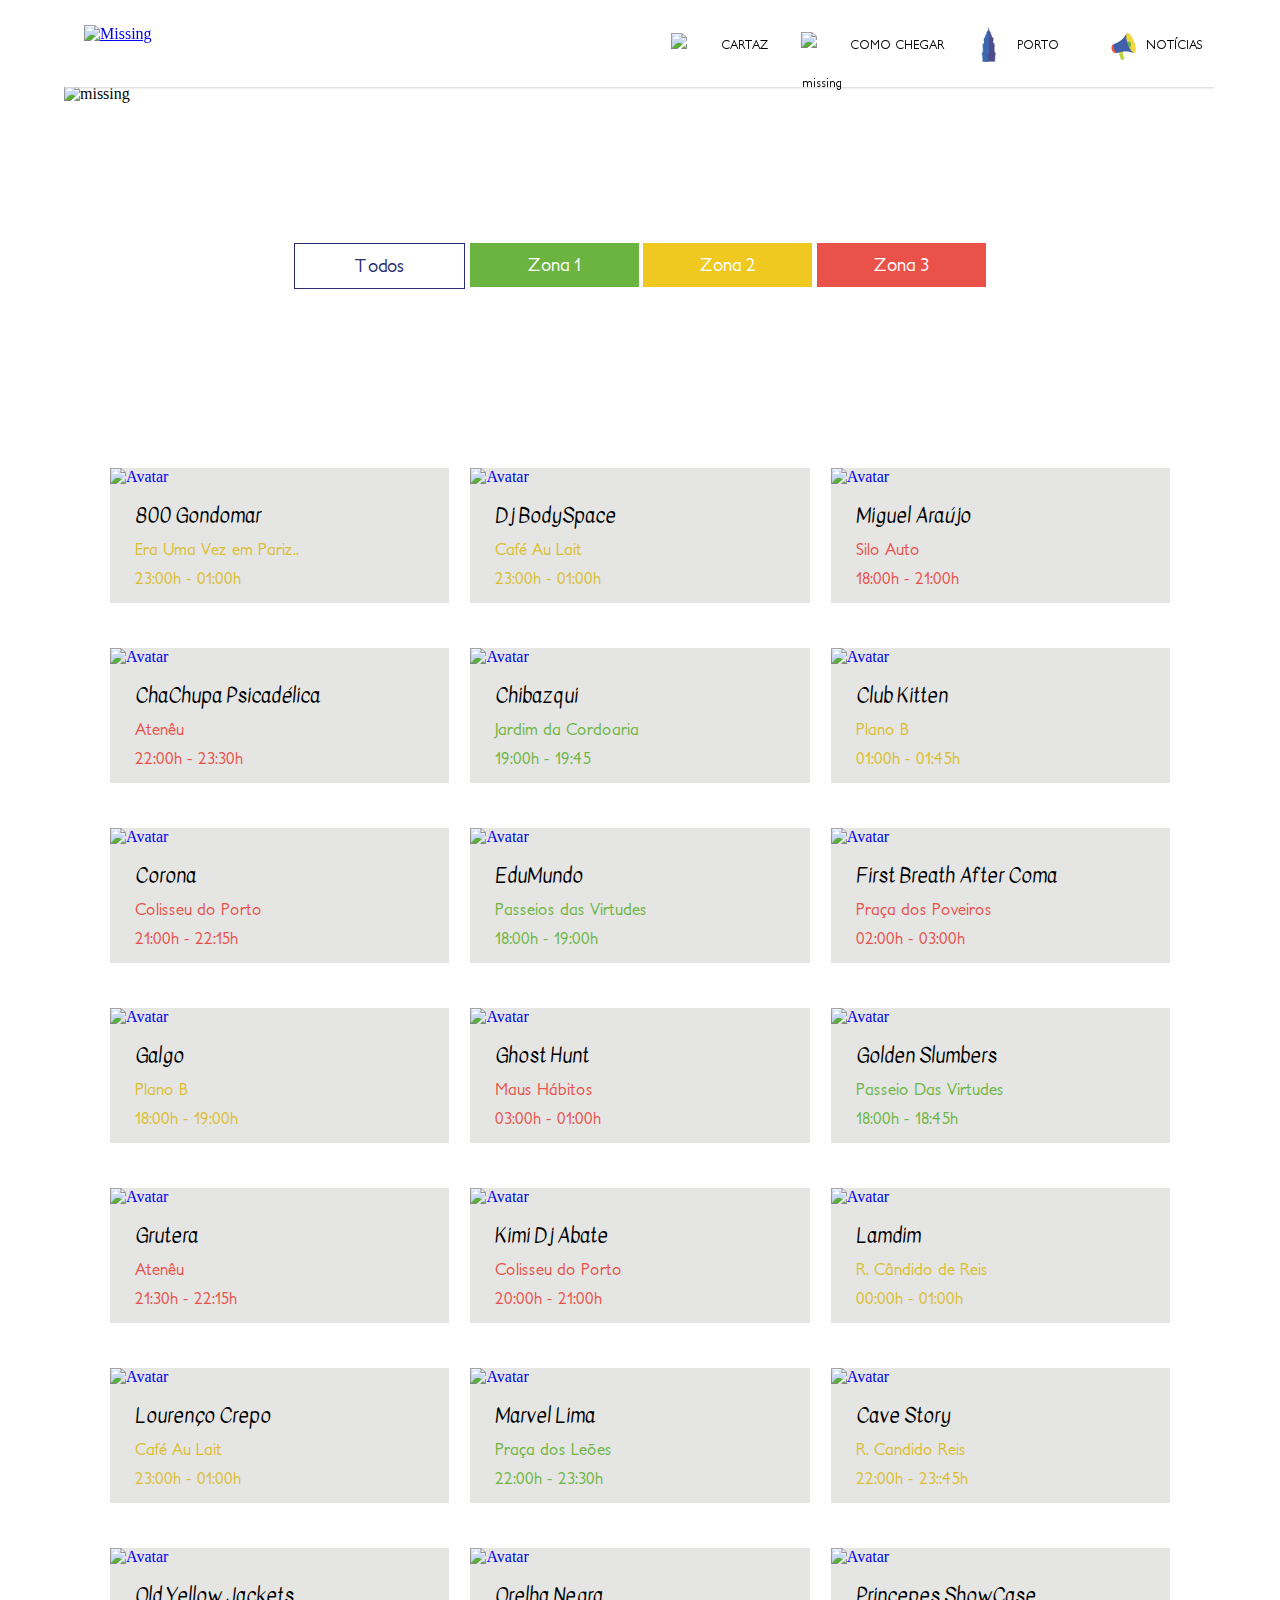
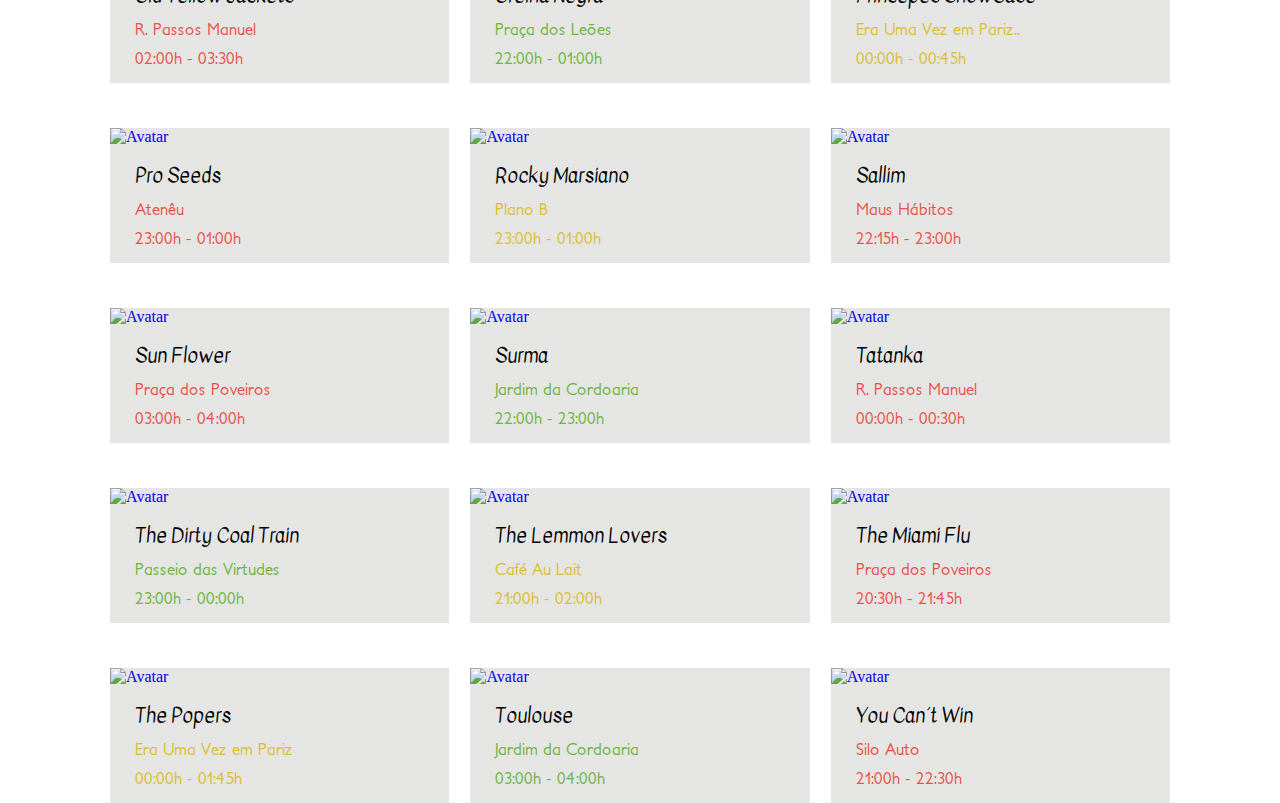
==== cartaz.html @ 4a66b569 "Add files via upload" ====
<!DOCTYPE html>
<html lang="PT">
<head>
    <meta charset="UTF-8">
    <title>Cartaz</title>
      <link rel="stylesheet" type="text/css" href="styles.css">
      <link rel="stylesheet" type="text/css" href="stylecartaz.css">
       <script type="text/javascript" src="jquery-3.2.1.min.js"></script>
          <script type="text/javascript" src="myscript.js"></script>
         <link rel="shortcut icon" href="imagens/menu/favicon.ico" type="image/x-icon">
<link rel="icon" href="imagens/menu/favicon.ico" type="image/x-icon">
</head>
      
<body>
      <div id="total">
       
       
       <nav>
            <div class="menu">
                <div id="dbandada">
                       <a href="index.html"> <img class="logo" src="imagens/menu/logotipo.png" alt="Missing"></a>
                </div>
                 <div id="localbotoes">
                   
                    
                     <ul>
                        <li>
                             <a class="dropbtn" href="cartaz.html"><img class="iconsmenu1" src="imagens/menu/cartaz-menu.png" alt="missing"><p>CARTAZ</p></a> 
                        </li>
                        <li>
                             <a class="dropbtnbig" href="comochegar.html"><img class="iconsmenu" src="imagens/menu/como-chegar-menu.png" alt="missing"><p>COMO CHEGAR</p></a> 
                        </li>
                        <li>
                           
                   <div class="dropdown">
                     <a class="dropbtn" href="#"><img class="iconsmenu2" src="icons/porto-01.png" alt=""><p>PORTO</p></a>
                      <div class="dropdown-content">
                       <a href="visitar.html"><p>VISITAR O PORTO</p></a>
                        <a href="gastronomia.html"><p>GASTRONOMIA</p></a>
                        
                      </div>
                    </div>
   
                 
                        </li>
                        <li>
                              <a class="dropbtn" href="noticias.html"><img class="iconsmenu3" src="icons/noticias-01.png" alt=""><p>NOTÍCIAS</p></a>
                        </li>
                    </ul>
                </div>
            </div>
              <div id="blank"></div>
        </nav>
       
       <div class="banner">
            <img class="background" src="banners/cartaz.jpg" alt="missing">
           <div class="ancora">
           
                 <img class="ancora-tamanho" src="imagens/menu/arrow-down.png" alt="">
                 
             
              
            </div>
           
        </div>
       
         <div class="divisao">
            
            <div  class="botaocart corbotao1 selected01" id="botao01">
                <p>Todos</p>
                  
            </div>
            
            
            <div>
            
           <div class="botaocart corbotao2" id="botao02">
              
              
              
               
                <p>Zona 1</p>
                </div>
                  <div class="drop" id="drop02">
                    <p>Passeio Das Virtudes</p>
                    <p>Jardim da Cordoaria</p>
                    <p>Praça dos Leões</p>
                  </div>
            </div>
            
            
            
           <div>
           <div class="botaocart corbotao3" id="botao03">
                <p>Zona 2</p>
                </div>
                  <div class="drop" id="drop03">
                    <p>Era uma vez em Pariz</p>
                    <p>R. Cândido Reis</p>
                    <p>Café Au Lait</p>
                    <p>Plano B</p>
                    
                  </div>
            </div>
            
            <div>
           <div class="botaocart corbotao4" id="botao04">
                <p>Zona 3</p>
                </div>
                  <div class="drop" id="drop04">
                   <p>Praça dos Poveiros</p>
                    
                    <p>Colisseu do Porto</p>
                    <p>R. Passos Manuel</p>
                    <p>Maus Hábito</p>
                    <p>Silo Auto</p>
                    <p>Atenêu</p>
                    
                  </div>
            </div>
        </div>
         
         
         
          <div class="categoria">
            
            <div class="pag" id="pag01">
             
             <div class="meio">
             
            
            <div class="banda">
               <a href="artista.html">
                <div class="container">
                   
                    <img src="imagens/bandas/banda1" alt="Avatar" class="image">
                    
                      <div class="overlay-amarelo">
                                   
                        <div class="plus-cent">
                            <img class="plus-bandas" src="icons/plus.png" alt="miss">
                        </div>
                        
                      </div>
                      
              </div>
              </a>
               <div class="text-amarelo">
                   
                    <h6>800 Gondomar</h6>
                    <p>Era Uma Vez em Pariz..</p>
                    <p>23:00h - 01:00h</p> 
                      
               </div>
            </div>
            
            
            <div class="banda">
               <a href="artista.html">
                <div class="container">
                   
                    <img src="imagens/bandas/banda2" alt="Avatar" class="image">
                    
                      <div class="overlay-amarelo">
                                   
                        <div class="plus-cent">
                            <img class="plus-bandas" src="icons/plus.png" alt="miss">
                        </div>
                        
                      </div>
                      
              </div>
              </a>
               <div class="text-amarelo">
                   
                    <h6>Dj BodySpace</h6>
                    <p>Café Au Lait</p>
                    <p>23:00h - 01:00h</p> 
                      
               </div>
            </div>
            
            
            <div class="banda">
               <a href="artista.html">
                <div class="container">
                   
                    <img src="imagens/bandas/banda3" alt="Avatar" class="image">
                    
                      <div class="overlay-red">
                                   
                        <div class="plus-cent">
                            <img class="plus-bandas" src="icons/plus.png" alt="miss">
                        </div>
                        
                      </div>
                      
              </div>
                </a>
               <div class="text-red">
                   
                    <h6>Miguel Araújo</h6>
                    <p>Silo Auto</p>
                    <p>18:00h - 21:00h</p> 
                      
               </div>
            </div>
            
            <div class="banda">
               <a href="artista.html">
                <div class="container">
                   
                    <img src="imagens/bandas/banda4" alt="Avatar" class="image">
                    
                      <div class="overlay-red">
                                   
                        <div class="plus-cent">
                            <img class="plus-bandas" src="icons/plus.png" alt="miss">
                        </div>
                        
                      </div>
                      
              </div>
                </a>
               <div class="text-red">
                   
                    <h6>ChaChupa Psicadélica</h6>
                    <p>Atenêu</p>
                    <p>22:00h - 23:30h</p> 
                      
               </div>
            </div>
            <div class="banda">
               <a href="artista.html">
                <div class="container">
                   
                    <img src="imagens/bandas/banda5" alt="Avatar" class="image">
                    
                      <div class="overlay">
                                   
                        <div class="plus-cent">
                            <img class="plus-bandas" src="icons/plus.png" alt="miss">
                        </div>
                        
                      </div>
                      
              </div>
                </a>
               <div class="text">
                   
                    <h6>Chibazqui</h6>
                    <p>Jardim da Cordoaria</p>
                    <p>19:00h - 19:45</p> 
                      
               </div>
            </div>
            <div class="banda">
               <a href="artista.html">
                <div class="container">
                   
                    <img src="imagens/bandas/banda6" alt="Avatar" class="image">
                    
                      <div class="overlay-amarelo">
                                   
                        <div class="plus-cent">
                            <img class="plus-bandas" src="icons/plus.png" alt="miss">
                        </div>
                        
                      </div>
                      
              </div>
                </a>
               <div class="text-amarelo">
                   
                    <h6>Club Kitten</h6>
                    <p>Plano B</p>
                    <p>01:00h - 01:45h</p> 
                      
               </div>
            </div>
            
            <div class="banda">
               <a href="artista.html">
                <div class="container">
                   
                    <img src="imagens/bandas/banda7" alt="Avatar" class="image">
                    
                      <div class="overlay-red">
                                   
                        <div class="plus-cent">
                            <img class="plus-bandas" src="icons/plus.png" alt="miss">
                        </div>
                        
                      </div>
                      
              </div>
                </a>
               <div class="text-red">
                   
                    <h6>Corona</h6>
                    <p>Colisseu do Porto</p>
                    <p>21:00h - 22:15h</p> 
                      
               </div>
            </div>
            <div class="banda">
               <a href="artista.html">
                <div class="container">
                   
                    <img src="imagens/bandas/banda8" alt="Avatar" class="image">
                    
                      <div class="overlay">
                                   
                        <div class="plus-cent">
                            <img class="plus-bandas" src="icons/plus.png" alt="miss">
                        </div>
                        
                      </div>
                      
              </div>
                </a>
               <div class="text">
                   
                    <h6>EduMundo</h6>
                    <p>Passeios das Virtudes</p>
                    <p>18:00h - 19:00h</p> 
                      
               </div>
            </div>
            
            <div class="banda">
               <a href="artista.html">
                <div class="container">
                   
                    <img src="imagens/bandas/banda9" alt="Avatar" class="image">
                    
                      <div class="overlay-red">
                                   
                        <div class="plus-cent">
                            <img class="plus-bandas" src="icons/plus.png" alt="miss">
                        </div>
                        
                      </div>
                      
              </div>
                </a>
               <div class="text-red">
                   
                    <h6>First Breath After Coma</h6>
                    <p>Praça dos Poveiros</p>
                    <p>02:00h - 03:00h</p> 
                      
               </div>
            </div>
            <div class="banda">
               <a href="artista.html">
                <div class="container">
                   
                    <img src="imagens/bandas/banda10" alt="Avatar" class="image">
                    
                      <div class="overlay-amarelo">
                                   
                        <div class="plus-cent">
                            <img class="plus-bandas" src="icons/plus.png" alt="miss">
                        </div>
                        
                      </div>
                      
              </div>
                </a>
               <div class="text-amarelo">
                   
                    <h6>Galgo</h6>
                    <p>Plano B</p>
                    <p>18:00h - 19:00h</p> 
                      
               </div>
            </div>
             <div class="banda">
               <a href="artista.html">
                <div class="container">
                   
                    <img src="imagens/bandas/banda11" alt="Avatar" class="image">
                    
                      <div class="overlay-red">
                                   
                        <div class="plus-cent">
                            <img class="plus-bandas" src="icons/plus.png" alt="miss">
                        </div>
                        
                      </div>
                      
              </div>
                 </a>
               <div class="text-red">
                   
                    <h6>Ghost Hunt</h6>
                    <p>Maus Hábitos</p>
                    <p>03:00h - 01:00h</p> 
                      
               </div>
            </div>
           <div class="banda">
               <a href="artista.html">
                <div class="container">
                   
                    <img src="imagens/bandas/banda12" alt="Avatar" class="image">
                    
                      <div class="overlay">
                                   
                        <div class="plus-cent">
                            <img class="plus-bandas" src="icons/plus.png" alt="miss">
                        </div>
                        
                      </div>
                      
              </div>
               </a>
               <div class="text">
                   
                    <h6>Golden Slumbers</h6>
                    <p>Passeio Das Virtudes</p>
                    <p>18:00h - 18:45h</p> 
                      
               </div>
            </div>
            <div class="banda">
               <a href="artista.html">
                <div class="container">
                   
                    <img src="imagens/bandas/banda13" alt="Avatar" class="image">
                    
                      <div class="overlay-red">
                                   
                        <div class="plus-cent">
                            <img class="plus-bandas" src="icons/plus.png" alt="miss">
                        </div>
                        
                      </div>
                      
              </div>
              
                </a>
               <div class="text-red">
                   
                    <h6>Grutera</h6>
                    <p>Atenêu</p>
                    <p>21:30h - 22:15h</p> 
                      
               </div>
            </div>
            <div class="banda">
               <a href="artista.html">
                <div class="container">
                   
                    <img src="imagens/bandas/banda14" alt="Avatar" class="image">
                    
                      <div class="overlay-red">
                                   
                        <div class="plus-cent">
                            <img class="plus-bandas" src="icons/plus.png" alt="miss">
                        </div>
                        
                      </div>
                      
              </div>
                </a>
               <div class="text-red">
                   
                    <h6>Kimi Dj Abate</h6>
                    <p>Colisseu do Porto</p>
                    <p>20:00h - 21:00h</p> 
                      
               </div>
            </div>
            

            <div class="banda">
               <a href="artista.html">
                <div class="container">
                   
                    <img src="imagens/bandas/banda15" alt="Avatar" class="image">
                    
                      <div class="overlay-amarelo">
                                   
                        <div class="plus-cent">
                            <img class="plus-bandas" src="icons/plus.png" alt="miss">
                        </div>
                        
                      </div>
                      
              </div>
                </a>
               <div class="text-amarelo">
                   
                    <h6>Lamdim</h6>
                    <p>R. Cândido de Reis</p>
                    <p>00:00h - 01:00h</p> 
                      
               </div>
            </div>
            <div class="banda">
               <a href="artista.html">
                <div class="container">
                   
                    <img src="imagens/bandas/banda16" alt="Avatar" class="image">
                    
                      <div class="overlay-amarelo">
                                   
                        <div class="plus-cent">
                            <img class="plus-bandas" src="icons/plus.png" alt="miss">
                        </div>
                        
                      </div>
                      
              </div>
                </a>
               <div class="text-amarelo">
                   
                    <h6>Lourenço Crepo</h6>
                    <p>Café Au Lait</p>
                    <p>23:00h - 01:00h</p> 
                      
               </div>
            </div>
            <div class="banda">
               <a href="artista.html">
                <div class="container">
                   
                    <img src="imagens/bandas/banda17" alt="Avatar" class="image">
                    
                      <div class="overlay">
                                   
                        <div class="plus-cent">
                            <img class="plus-bandas" src="icons/plus.png" alt="miss">
                        </div>
                        
                      </div>
                      
              </div>
                </a>
               <div class="text">
                   
                    <h6>Marvel Lima</h6>
                    <p>Praça dos Leões</p>
                    <p>22:00h - 23:30h</p> 
                      
               </div>
            </div>
            <div class="banda">
               <a href="artista.html">
                <div class="container">
                   
                    <img src="imagens/bandas/banda18" alt="Avatar" class="image">
                    
                      <div class="overlay-amarelo">
                                   
                        <div class="plus-cent">
                            <img class="plus-bandas" src="icons/plus.png" alt="miss">
                        </div>
                        
                      </div>
                      
              </div>
                </a>
               <div class="text-amarelo">
                   
                    <h6>Cave Story</h6>
                    <p>R. Candido Reis</p>
                    <p>22:00h - 23::45h</p> 
                      
               </div>
            </div>
            <div class="banda">
               <a href="artista.html">
                <div class="container">
                   
                    <img src="imagens/bandas/banda19" alt="Avatar" class="image">
                    
                      <div class="overlay-red">
                                   
                        <div class="plus-cent">
                            <img class="plus-bandas" src="icons/plus.png" alt="miss">
                        </div>
                        
                      </div>
                      
              </div>
                </a>
               <div class="text-red">
                   
                    <h6>Old Yellow Jackets</h6>
                    <p>R. Passos Manuel</p>
                    <p>02:00h - 03:30h</p> 
                      
               </div>
            </div>
            <div class="banda">
               <a href="artista.html">
                <div class="container">
                   
                    <img src="imagens/bandas/banda20" alt="Avatar" class="image">
                    
                      <div class="overlay">
                                   
                        <div class="plus-cent">
                            <img class="plus-bandas" src="icons/plus.png" alt="miss">
                        </div>
                        
                      </div>
                      
              </div>
                </a>
               <div class="text">
                   
                    <h6>Orelha Negra</h6>
                    <p>Praça dos Leões</p>
                    <p>22:00h - 01:00h</p> 
                      
               </div>
            </div>
            <div class="banda">
               <a href="artista.html">
                <div class="container">
                   
                    <img src="imagens/bandas/banda21" alt="Avatar" class="image">
                    
                      <div class="overlay-amarelo">
                                   
                        <div class="plus-cent">
                            <img class="plus-bandas" src="icons/plus.png" alt="miss">
                        </div>
                        
                      </div>
                      
              </div>
                </a>
               <div class="text-amarelo">
                   
                    <h6>Princepes ShowCase</h6>
                    <p>Era Uma Vez em Pariz..</p>
                    <p>00:00h - 00:45h</p> 
                      
               </div>
            </div>
            <div class="banda">
               <a href="artista.html">
                <div class="container">
                   
                    <img src="imagens/bandas/banda22" alt="Avatar" class="image">
                    
                      <div class="overlay-red">
                                   
                        <div class="plus-cent">
                            <img class="plus-bandas" src="icons/plus.png" alt="miss">
                        </div>
                        
                      </div>
                      
              </div>
                </a>
               <div class="text-red">
                   
                    <h6>Pro Seeds</h6>
                    <p>Atenêu</p>
                    <p>23:00h - 01:00h</p> 
                      
               </div>
            </div>
            <div class="banda">
               <a href="artista.html">
                <div class="container">
                   
                    <img src="imagens/bandas/banda23" alt="Avatar" class="image">
                    
                      <div class="overlay-amarelo">
                                   
                        <div class="plus-cent">
                            <img class="plus-bandas" src="icons/plus.png" alt="miss">
                        </div>
                        
                      </div>
                      
              </div>
                </a>
               <div class="text-amarelo">
                   
                    <h6>Rocky Marsiano</h6>
                    <p>Plano B</p>
                    <p>23:00h - 01:00h</p> 
                      
               </div>
            </div>
            
<!--
            Ficas-te AQUIIIIIIIIIIIIIIIIIIIIIIIIIIIIIIIIIIIIIIIIIIIIIIIIIIIII
            
-->
            <div class="banda">
               <a href="artista.html">
                <div class="container">
                   
                    <img src="imagens/bandas/banda24" alt="Avatar" class="image">
                    
                      <div class="overlay-red">
                                   
                        <div class="plus-cent">
                            <img class="plus-bandas" src="icons/plus.png" alt="miss">
                        </div>
                        
                      </div>
                      
              </div>
                </a>
               <div class="text-red">
                   
                    <h6>Sallim</h6>
                    <p>Maus Hábitos</p>
                    <p>22:15h - 23:00h</p> 
                      
               </div>
            </div>
            <div class="banda">
               <a href="artista.html">
                <div class="container">
                   
                    <img src="imagens/bandas/banda25" alt="Avatar" class="image">
                    
                      <div class="overlay-red">
                                   
                        <div class="plus-cent">
                            <img class="plus-bandas" src="icons/plus.png" alt="miss">
                        </div>
                        
                      </div>
                      
              </div>
                </a>
               <div class="text-red">
                   
                    <h6>Sun Flower</h6>
                    <p>Praça dos Poveiros</p>
                    <p>03:00h - 04:00h</p> 
                      
               </div>
            </div>
            <div class="banda">
               <a href="artista.html">
                <div class="container">
                   
                    <img src="imagens/bandas/banda26" alt="Avatar" class="image">
                    
                      <div class="overlay">
                                   
                        <div class="plus-cent">
                            <img class="plus-bandas" src="icons/plus.png" alt="miss">
                        </div>
                        
                      </div>
                      
              </div>
                </a>
               <div class="text">
                   
                    <h6>Surma</h6>
                    <p>Jardim da Cordoaria</p>
                    <p>22:00h - 23:00h</p> 
                      
               </div>
            </div>
            <div class="banda">
               <a href="artista.html">
                <div class="container">
                   
                    <img src="imagens/bandas/banda27" alt="Avatar" class="image">
                    
                      <div class="overlay-red">
                                   
                        <div class="plus-cent">
                            <img class="plus-bandas" src="icons/plus.png" alt="miss">
                        </div>
                        
                      </div>
                      
              </div>
                </a>
               <div class="text-red">
                   
                    <h6>Tatanka</h6>
                    <p>R. Passos Manuel</p>
                    <p>00:00h - 00:30h</p> 
                      
               </div>
            </div>
            <div class="banda">
               <a href="artista.html">
                <div class="container">
                   
                    <img src="imagens/bandas/banda28" alt="Avatar" class="image">
                    
                      <div class="overlay">
                                   
                        <div class="plus-cent">
                            <img class="plus-bandas" src="icons/plus.png" alt="miss">
                        </div>
                        
                      </div>
                      
              </div>
                </a>
               <div class="text">
                   
                    <h6>The Dirty Coal Train</h6>
                    <p>Passeio das Virtudes</p>
                    <p>23:00h - 00:00h</p> 
                      
               </div>
            </div>
            <div class="banda">
               <a href="artista.html">
                <div class="container">
                   
                    <img src="imagens/bandas/banda29" alt="Avatar" class="image">
                    
                      <div class="overlay-amarelo">
                                   
                        <div class="plus-cent">
                            <img class="plus-bandas" src="icons/plus.png" alt="miss">
                        </div>
                        
                      </div>
                      
              </div>
                </a>
               <div class="text-amarelo">
                   
                    <h6>The Lemmon Lovers</h6>
                    <p>Café Au Lait</p>
                    <p>21:00h - 02:00h</p> 
                      
               </div>
            </div>
            <div class="banda">
               <a href="artista.html">
                <div class="container">
                   
                    <img src="imagens/bandas/banda30" alt="Avatar" class="image">
                    
                      <div class="overlay-red">
                                   
                        <div class="plus-cent">
                            <img class="plus-bandas" src="icons/plus.png" alt="miss">
                        </div>
                        
                      </div>
                      
              </div>
                </a>
               <div class="text-red">
                   
                    <h6>The Miami Flu</h6>
                    <p>Praça dos Poveiros</p>
                    <p>20:30h - 21:45h</p> 
                      
               </div>
            </div>
            <div class="banda">
               <a href="artista.html">
                <div class="container">
                   
                    <img src="imagens/bandas/banda31" alt="Avatar" class="image">
                    
                      <div class="overlay-amarelo">
                                   
                        <div class="plus-cent">
                            <img class="plus-bandas" src="icons/plus.png" alt="miss">
                        </div>
                        
                      </div>
                      
              </div>
                </a>
               <div class="text-amarelo">
                   
                    <h6>The Popers</h6>
                    <p>Era Uma Vez em Pariz</p>
                    <p>00:00h - 01:45h</p> 
                      
               </div>
            </div>
            <div class="banda">
               <a href="artista.html">
                <div class="container">
                   
                    <img src="imagens/bandas/banda32" alt="Avatar" class="image">
                    
                      <div class="overlay">
                                   
                        <div class="plus-cent">
                            <img class="plus-bandas" src="icons/plus.png" alt="miss">
                        </div>
                        
                      </div>
                      
              </div>
                </a>
               <div class="text">
                   
                    <h6>Toulouse</h6>
                    <p>Jardim da Cordoaria</p>
                    <p>03:00h - 04:00h</p> 
                      
               </div>
            </div>
            <div class="banda">
               <a href="artista.html">
                <div class="container">
                   
                    <img src="imagens/bandas/banda33" alt="Avatar" class="image">
                    
                      <div class="overlay-red">
                                   
                        <div class="plus-cent">
                            <img class="plus-bandas" src="icons/plus.png" alt="miss">
                        </div>
                        
                      </div>
                      
              </div>
                </a>
               <div class="text-red">
                   
                    <h6>You Can´t Win</h6>
                    <p>Silo Auto</p>
                    <p>21:00h - 22:30h</p> 
                      
               </div>
            </div>
             </div>

          
          
              </div>  
              <div class="pag" id="pag02">
              
            <div class="meio">
                   <div class="banda">
               <a href="artista.html">
                <div class="container">
                   
                    <img src="imagens/bandas/banda5" alt="Avatar" class="image">
                    
                      <div class="overlay">
                                   
                        <div class="plus-cent">
                            <img class="plus-bandas" src="icons/plus.png" alt="miss">
                        </div>
                        
                      </div>
                      
              </div>
                       </a>
               <div class="text">
                   
                    <h6>Chibazqui</h6>
                    <p>Jardim da Cordoaria</p>
                    <p>19:00h - 19:45</p> 
                      
               </div>
            </div>
                
                <div class="banda">
               <a href="artista.html">
                <div class="container">
                   
                    <img src="imagens/bandas/banda12" alt="Avatar" class="image">
                    
                      <div class="overlay">
                                   
                        <div class="plus-cent">
                            <img class="plus-bandas" src="icons/plus.png" alt="miss">
                        </div>
                        
                      </div>
                      
              </div>
                    </a>
               <div class="text">
                   
                    <h6>Golden Slumbers</h6>
                    <p>Passeio Das Virtudes</p>
                    <p>18:00h - 18:45h</p> 
                      
               </div>
            </div>
                 <div class="banda">
               <a href="artista.html">
                <div class="container">
                   
                    <img src="imagens/bandas/banda17" alt="Avatar" class="image">
                    
                      <div class="overlay">
                                   
                        <div class="plus-cent">
                            <img class="plus-bandas" src="icons/plus.png" alt="miss">
                        </div>
                        
                      </div>
                      
              </div>
                     </a>
               <div class="text">
                   
                    <h6>Marvel Lima</h6>
                    <p>Praça dos Leões</p>
                    <p>22:00h - 23:30h</p> 
                      
               </div>
            </div>
            
                <div class="banda">
               <a href="artista.html">
                <div class="container">
                   
                    <img src="imagens/bandas/banda20" alt="Avatar" class="image">
                    
                      <div class="overlay">
                                   
                        <div class="plus-cent">
                            <img class="plus-bandas" src="icons/plus.png" alt="miss">
                        </div>
                        
                      </div>
                      
              </div>
                    </a>
               <div class="text">
                   
                    <h6>Orelha Negra</h6>
                    <p>Praça dos Leões</p>
                    <p>22:00h - 01:00h</p> 
                      
               </div>
            </div>
            
            <div class="banda">
               <a href="artista.html">
                <div class="container">
                   
                    <img src="imagens/bandas/banda26" alt="Avatar" class="image">
                    
                      <div class="overlay">
                                   
                        <div class="plus-cent">
                            <img class="plus-bandas" src="icons/plus.png" alt="miss">
                        </div>
                        
                      </div>
                      
              </div>
                </a>
               <div class="text">
                   
                    <h6>Surma</h6>
                    <p>Jardim da Cordoaria</p>
                    <p>22:00h - 23:00h</p> 
                      
               </div>
            </div>
                <div class="banda">
               <a href="artista.html">
                <div class="container">
                   
                    <img src="imagens/bandas/banda28" alt="Avatar" class="image">
                    
                      <div class="overlay">
                                   
                        <div class="plus-cent">
                            <img class="plus-bandas" src="icons/plus.png" alt="miss">
                        </div>
                        
                      </div>
                      
              </div>
                    </a>
               <div class="text">
                   
                    <h6>The Dirty Coal Train</h6>
                    <p>Passeio das Virtudes</p>
                    <p>23:00h - 00:00h</p> 
                      
               </div>
            </div>
               <div class="banda">
               <a href="artista.html">
                <div class="container">
                   
                    <img src="imagens/bandas/banda32" alt="Avatar" class="image">
                    
                      <div class="overlay">
                                   
                        <div class="plus-cent">
                            <img class="plus-bandas" src="icons/plus.png" alt="miss">
                        </div>
                        
                      </div>
                      
              </div>
                   </a>
               <div class="text">
                   
                    <h6>Toulouse</h6>
                    <p>Jardim da Cordoaria</p>
                    <p>03:00h - 04:00h</p> 
                      
               </div>
            </div>
             </div>
        </div>

<div class="pag" id="pag03">
              
            <div class="meio">
                <div class="banda">
               <a href="artista.html">
                <div class="container">
                   
                    <img src="imagens/bandas/banda1" alt="Avatar" class="image">
                    
                      <div class="overlay-amarelo">
                                   
                        <div class="plus-cent">
                            <img class="plus-bandas" src="icons/plus.png" alt="miss">
                        </div>
                        
                      </div>
                      
              </div>
                    </a>
               <div class="text-amarelo">
                   
                    <h6>800 Gondomar</h6>
                    <p>Era Uma Vez em Pariz..</p>
                    <p>23:00h - 01:00h</p> 
                      
               </div>
            </div>
           
           
           <div class="banda">
               <a href="artista.html">
                <div class="container">
                   
                    <img src="imagens/bandas/banda2" alt="Avatar" class="image">
                    
                      <div class="overlay-amarelo">
                                   
                        <div class="plus-cent">
                            <img class="plus-bandas" src="icons/plus.png" alt="miss">
                        </div>
                        
                      </div>
                      
              </div>
               </a>
               <div class="text-amarelo">
                   
                    <h6>Dj BodySpace</h6>
                    <p>Café Au Lait</p>
                    <p>23:00h - 01:00h</p> 
                      
               </div>
            </div>
            
            
            <div class="banda">
               <a href="artista.html">
                <div class="container">
                   
                    <img src="imagens/bandas/banda6" alt="Avatar" class="image">
                    
                      <div class="overlay-amarelo">
                                   
                        <div class="plus-cent">
                            <img class="plus-bandas" src="icons/plus.png" alt="miss">
                        </div>
                        
                      </div>
                      
              </div>
                </a>
               <div class="text-amarelo">
                   
                    <h6>Club Kitten</h6>
                    <p>Plano B</p>
                    <p>01:00h - 01:45h</p> 
                      
               </div>
            </div>
            
             <div class="banda">
               <a href="artista.html">
                <div class="container">
                   
                    <img src="imagens/bandas/banda10" alt="Avatar" class="image">
                    
                      <div class="overlay-amarelo">
                                   
                        <div class="plus-cent">
                            <img class="plus-bandas" src="icons/plus.png" alt="miss">
                        </div>
                        
                      </div>
                      
              </div>
                 </a>
               <div class="text-amarelo">
                   
                    <h6>Galgo</h6>
                    <p>Plano B</p>
                    <p>18:00h - 19:00h</p> 
                      
               </div>
            </div>
            
            <div class="banda">
               <a href="artista.html">
                <div class="container">
                   
                    <img src="imagens/bandas/banda15" alt="Avatar" class="image">
                    
                      <div class="overlay-amarelo">
                                   
                        <div class="plus-cent">
                            <img class="plus-bandas" src="icons/plus.png" alt="miss">
                        </div>
                        
                      </div>
                      
              </div>
                </a>
               <div class="text-amarelo">
                   
                    <h6>Lamdim</h6>
                    <p>R. Cândido de Reis</p>
                    <p>00:00h - 01:00h</p> 
                      
               </div>
            </div>
            <div class="banda">
               <a href="artista.html">
                <div class="container">
                   
                    <img src="imagens/bandas/banda16" alt="Avatar" class="image">
                    
                      <div class="overlay-amarelo">
                                   
                        <div class="plus-cent">
                            <img class="plus-bandas" src="icons/plus.png" alt="miss">
                        </div>
                        
                      </div>
                      
              </div>
                </a>
               <div class="text-amarelo">
                   
                    <h6>Lourenço Crepo</h6>
                    <p>Café Au Lait</p>
                    <p>23:00h - 01:00h</p> 
                      
               </div>
            </div>
             <div class="banda">
               <a href="artista.html">
                <div class="container">
                   
                    <img src="imagens/bandas/banda21" alt="Avatar" class="image">
                    
                      <div class="overlay-amarelo">
                                   
                        <div class="plus-cent">
                            <img class="plus-bandas" src="icons/plus.png" alt="miss">
                        </div>
                        
                      </div>
                      
              </div>
                 </a>
               <div class="text-amarelo">
                   
                    <h6>Princepes ShowCase</h6>
                    <p>Era Uma Vez em Pariz..</p>
                    <p>00:00h - 00:45h</p> 
                      
               </div>
            </div>
            <div class="banda">
               <a href="artista.html">
                <div class="container">
                   
                    <img src="imagens/bandas/banda23" alt="Avatar" class="image">
                    
                      <div class="overlay-amarelo">
                                   
                        <div class="plus-cent">
                            <img class="plus-bandas" src="icons/plus.png" alt="miss">
                        </div>
                        
                      </div>
                      
              </div>
                </a>
               <div class="text-amarelo">
                   
                    <h6>Rocky Marsiano</h6>
                    <p>Plano B</p>
                    <p>23:00h - 01:00h</p> 
                      
               </div>
            </div>
             <div class="banda">
               <a href="artista.html">
                <div class="container">
                   
                    <img src="imagens/bandas/banda29" alt="Avatar" class="image">
                    
                      <div class="overlay-amarelo">
                                   
                        <div class="plus-cent">
                            <img class="plus-bandas" src="icons/plus.png" alt="miss">
                        </div>
                        
                      </div>
                      
              </div>
                 </a>
               <div class="text-amarelo">
                   
                    <h6>The Lemmon Lovers</h6>
                    <p>Café Au Lait</p>
                    <p>21:00h - 02:00h</p> 
                      
               </div>
            </div>
             <div class="banda">
               <a href="artista.html">
                <div class="container">
                   
                    <img src="imagens/bandas/banda31" alt="Avatar" class="image">
                    
                      <div class="overlay-amarelo">
                                   
                        <div class="plus-cent">
                            <img class="plus-bandas" src="icons/plus.png" alt="miss">
                        </div>
                        
                      </div>
                      
              </div>
                 </a>
               <div class="text-amarelo">
                   
                    <h6>The Popers</h6>
                    <p>Era Uma Vez em Pariz</p>
                    <p>00:00h - 01:45h</p> 
                      
               </div>
            </div>
            </div>
        </div>
        <div class="pag" id="pag04">
             
           <div class="meio">
              
              <div class="banda">
               <a href="artista.html">
                <div class="container">
                   
                    <img src="imagens/bandas/banda3" alt="Avatar" class="image">
                    
                      <div class="overlay-red">
                                   
                        <div class="plus-cent">
                            <img class="plus-bandas" src="icons/plus.png" alt="miss">
                        </div>
                        
                      </div>
                      
              </div>
                  </a>
               <div class="text-red">
                   
                    <h6>Miguel Araújo</h6>
                    <p>Silo Auto</p>
                    <p>18:00h - 21:00h</p> 
                      
               </div>
            </div>
            
             <div class="banda">
               <a href="artista.html">
                <div class="container">
                   
                    <img src="imagens/bandas/banda4" alt="Avatar" class="image">
                    
                      <div class="overlay-red">
                                   
                        <div class="plus-cent">
                            <img class="plus-bandas" src="icons/plus.png" alt="miss">
                        </div>
                        
                      </div>
                      
              </div>
                 </a>
               <div class="text-red">
                   
                    <h6>ChaChupa Psicadélica</h6>
                    <p>Atenêu</p>
                    <p>22:00h - 23:30h</p> 
                      
               </div>
            </div>
           
           <div class="banda">
               <a href="artista.html">
                <div class="container">
                   
                    <img src="imagens/bandas/banda7" alt="Avatar" class="image">
                    
                      <div class="overlay-red">
                                   
                        <div class="plus-cent">
                            <img class="plus-bandas" src="icons/plus.png" alt="miss">
                        </div>
                        
                      </div>
                      
              </div>
               </a>
               <div class="text-red">
                   
                    <h6>Corona</h6>
                    <p>Colisseu do Porto</p>
                    <p>21:00h - 22:15h</p> 
                      
               </div>
            </div>
           
             <div class="banda">
               <a href="artista.html">
                <div class="container">
                   
                    <img src="imagens/bandas/banda9" alt="Avatar" class="image">
                    
                      <div class="overlay-red">
                                   
                        <div class="plus-cent">
                            <img class="plus-bandas" src="icons/plus.png" alt="miss">
                        </div>
                        
                      </div>
                      
              </div>
                 </a>
               <div class="text-red">
                   
                    <h6>First Breath After Coma</h6>
                    <p>Praça dos Poveiros</p>
                    <p>02:00h - 03:00h</p> 
                      
               </div>
            </div>
           <div class="banda">
               <a href="artista.html">
                <div class="container">
                   
                    <img src="imagens/bandas/banda11" alt="Avatar" class="image">
                    
                      <div class="overlay-red">
                                   
                        <div class="plus-cent">
                            <img class="plus-bandas" src="icons/plus.png" alt="miss">
                        </div>
                        
                      </div>
                      
              </div>
               </a>
               <div class="text-red">
                   
                    <h6>Ghost Hunt</h6>
                    <p>Maus Hábitos</p>
                    <p>03:00h - 01:00h</p> 
                      
               </div>
            </div>
           <div class="banda">
               <a href="artista.html">
                <div class="container">
                   
                    <img src="imagens/bandas/banda13" alt="Avatar" class="image">
                    
                      <div class="overlay-red">
                                   
                        <div class="plus-cent">
                            <img class="plus-bandas" src="icons/plus.png" alt="miss">
                        </div>
                        
                      </div>
                      
              </div>
               </a>
               <div class="text-red">
                   
                    <h6>Grutera</h6>
                    <p>Atenêu</p>
                    <p>21:30h - 22:15h</p> 
                      
               </div>
            </div>
            <div class="banda">
               <a href="artista.html">
                <div class="container">
                   
                    <img src="imagens/bandas/banda14" alt="Avatar" class="image">
                    
                      <div class="overlay-red">
                                   
                        <div class="plus-cent">
                            <img class="plus-bandas" src="icons/plus.png" alt="miss">
                        </div>
                        
                      </div>
                      
              </div>
                </a>
               <div class="text-red">
                   
                    <h6>Kimi Dj Abate</h6>
                    <p>Colisseu do Porto</p>
                    <p>20:00h - 21:00h</p> 
                      
               </div>
            </div>
           <div class="banda">
               <a href="artista.html">
                <div class="container">
                   
                    <img src="imagens/bandas/banda19" alt="Avatar" class="image">
                    
                      <div class="overlay-red">
                                   
                        <div class="plus-cent">
                            <img class="plus-bandas" src="icons/plus.png" alt="miss">
                        </div>
                        
                      </div>
                      
              </div>
               </a>
               <div class="text-red">
                   
                    <h6>Old Yellow Jackets</h6>
                    <p>R. Passos Manuel</p>
                    <p>02:00h - 03:30h</p> 
                      
               </div>
            </div>
             <div class="banda">
               <a href="artista.html">
                <div class="container">
                   
                    <img src="imagens/bandas/banda22" alt="Avatar" class="image">
                    
                      <div class="overlay-red">
                                   
                        <div class="plus-cent">
                            <img class="plus-bandas" src="icons/plus.png" alt="miss">
                        </div>
                        
                      </div>
                      
              </div>
                 </a>
               <div class="text-red">
                   
                    <h6>Pro Seeds</h6>
                    <p>Atenêu</p>
                    <p>23:00h - 01:00h</p> 
                      
               </div>
            </div>
           <div class="banda">
               <a href="artista.html">
                <div class="container">
                   
                    <img src="imagens/bandas/banda24" alt="Avatar" class="image">
                    
                      <div class="overlay-red">
                                   
                        <div class="plus-cent">
                            <img class="plus-bandas" src="icons/plus.png" alt="miss">
                        </div>
                        
                      </div>
                      
              </div>
               </a>
               <div class="text-red">
                   
                    <h6>Sallim</h6>
                    <p>Maus Hábitos</p>
                    <p>22:15h - 23:00h</p> 
                      
               </div>
            </div>
            <div class="banda">
               <a href="artista.html">
                <div class="container">
                   
                    <img src="imagens/bandas/banda25" alt="Avatar" class="image">
                    
                      <div class="overlay-red">
                                   
                        <div class="plus-cent">
                            <img class="plus-bandas" src="icons/plus.png" alt="miss">
                        </div>
                        
                      </div>
                      
              </div>
                </a>
               <div class="text-red">
                   
                    <h6>Sun Flower</h6>
                    <p>Praça dos Poveiros</p>
                    <p>03:00h - 04:00h</p> 
                      
               </div>
            </div>
           <div class="banda">
               <a href="artista.html">
                <div class="container">
                   
                    <img src="imagens/bandas/banda27" alt="Avatar" class="image">
                    
                      <div class="overlay-red">
                                   
                        <div class="plus-cent">
                            <img class="plus-bandas" src="icons/plus.png" alt="miss">
                        </div>
                        
                      </div>
                      
              </div>
               </a>
               <div class="text-red">
                   
                    <h6>Tatanka</h6>
                    <p>R. Passos Manuel</p>
                    <p>00:00h - 00:30h</p> 
                      
               </div>
            </div>
           <div class="banda">
               <a href="artista.html">
                <div class="container">
                   
                    <img src="imagens/bandas/banda30" alt="Avatar" class="image">
                    
                      <div class="overlay-red">
                                   
                        <div class="plus-cent">
                            <img class="plus-bandas" src="icons/plus.png" alt="miss">
                        </div>
                        
                      </div>
                      
              </div>
               </a>
               <div class="text-red">
                   
                    <h6>The Miami Flu</h6>
                    <p>Praça dos Poveiros</p>
                    <p>20:30h - 21:45h</p> 
                      
               </div>
            </div>
             
        
        </div>

     <div id="footer">
          <div class="footer-cont">
          
          <div class="patrocionadores">
              
              <h2>Patrocionadores</h2>
              
              <a href="http://www.nos.pt/" target="_blank"><p>NOS</p></a>
              <a href="http://www.cm-porto.pt/" target="_blank"><p>Camara Municipal do Porto</p></a>
              
              
          </div>
          <div class="filete"></div>
          
          <div class="redes">
              <h2>Segue-nos nas redes Sociais</h2>
              
              <a href="https://www.facebook.com/nosportugal/" target="_blank"><img class="rodape-icons" src="imagens/rodape/facebook.png" alt="missing"></a>
              <a href="https://twitter.com/cinemasnos" target="_blank"><img class="rodape-icons" src="imagens/rodape/twitter.png" alt="missing"></a>
              <a href="https://www.instagram.com/nosportugal/" target="_blank"><img class="rodape-icons" src="imagens/rodape/instagram.png" alt="missing"></a>
              <a href="https://www.youtube.com/user/hamaisemnos" target="_blank"><img class="rodape-icons" src="imagens/rodape/youtube.png" alt="missing"></a>
              
               
           </div>
           
           <div class="filete"></div>
          
           <div class="inputt">
              
              <h2>Subscreva a Newsletter</h2>
              
                
                <input placeholder="E-Mail" type="text">
                <input value="Submit" type="submit">
                
           </div>
           
           
          
       </div>
        <div class="copy">
               <p>&copy;2017 - NOS D´bandada</p>
           </div>
     </div>
           
</div>
          </div>   
    </div>
</body>
</html>
---- styles.css ----
*{
    margin: 0px;
    padding: 0px;
    border:0px;
}

@font-face{
    font-family:hind;
    src:url('PetitaMedium.ttf');
    font-weight:normal;
}

@font-face{
    font-family:title-home;
    src:url('Kavivanar-Regular.ttf');
    font-weight:normal;
    
}

@font-face{
    font-family:petitabold;
    src:url('PetitaBold.ttf');
    font-weight:normal;
}

@font-face{
    font-family:petitalight;
    src:url('PetitaLight.ttf');
    font-weight:normal;
}

body{
    margin-right: auto;
    margin-left: auto;
    background-image: url(body/Untitled-2.png);
    background-color: ghostwhite;
}

#total{
    width:90%;
    max-width: 1280px;
    margin-right: auto;
    margin-left: auto;
    padding-right:5%;
    padding-left: 5%;
    background-color: rgba(255, 255, 255, 1);
    overflow: auto;
    
}

.menu{
    width: 90%;
    max-width: 1280px;
     height: 75px;
    position: fixed;
    background-color: white;
    box-shadow:0 3px 2px -2px #d3d3d3;
    z-index: 10;
    padding-top: 10px;
    padding-bottom: 2px;
}




#dbandada{
    float: left;
    width: 30%;
}


    #blank{
        width: 100%;
        height: 85px;
    }
        #localbotoes{
            height: 75px;
            float: right;
            font-size: 14px;
        }

            
            
li{
    float: left;
    margin-left: 20px;
}


.banner{
    width: 100%;
    background-repeat: no-repeat;
    margin-right: auto;
    margin-left: auto;
    position: relative;
    display: flex;
}

.ancora{
     width: 100px;
    right: 0;
    left: 0;
    margin: auto;
    text-align: center;
    cursor: pointer;
    position: absolute;
    z-index: 1;
    margin-top:450px;
}

.ancora-tamanho{
    width: 40px;
}



.background{
    width: 100%;
}

.divisao{ 
    display: flex;
    margin-right: auto;
    margin-left: auto;
    width: 60%;
    justify-content: space-between;
    margin-top: 140px;
    margin-bottom: 50px;
    height: 30px;
}

.divisao-como-chegar{ 
    display: flex;
    margin-right: auto;
    margin-left: auto;
    width: 40%;
    justify-content: space-between;
    margin-top: 100px;
    height: 30px;
}

.botao{
    font-family: hind;
    font-size: 18px;
    text-align: center;
    height: 30px;    
    width: 155px;
    padding: 7px;
}

.botaocart{
    font-family: hind;
    font-size: 18px;
    text-align: center;
    height: 30px;    
    width: 155px;
    padding: 7px;
}

.corbotao1{
    background-color: #2B2D70;
    color: #ffffff;
    cursor: pointer;
    line-height: 30px;
    transition:0.7s;
}

.corbotao1:hover{
    color: #2B2D70;
    background-color: #ffffff;
    border-style: solid;
    border-width: 1.5px;
    border-coler:#2B2D70;
}

.pag{
    display: none;
}
#pag01{
    display: block;
}



.home-img{
    float: left;
    width: 50%;
}

.home-text{
    width: 50%;
    float: left;
}

.divisaocart{ 
    display: flex;
    margin-right: auto;
    margin-left: auto;
    width: 50%;
    justify-content: space-between;
    margin-top: 30px;
    height: 25px;
    font-family: hind;
    font-size: 18px
}






.dropdown-content {
    display: none;
    position: absolute;
   font-size: 12px;
    overflow: auto;
    box-shadow: 0px 8px 16px 0px rgba(0,0,0,0.2);
    z-index: 1;
    margin-top: 60px;
    margin-left: -25px;
    font-family: hind;
    background-color: #f9f9f9;
  
    padding: 12px 16px;

}

.dropdown-content a{
    color: black;
    padding: 12px 16px;
    text-decoration: none;
    display: block;
    text-align: center;
    width: 110px;
    
}

.dropdown-content a:hover{
 color:#4258A4;
}


.dropbtn{
    font-size: 12px;
                float: left;
                margin-right: %;
                margin-left:%;
                line-height: 70px;
                font-family: hind;
                text-decoration: none;
                color:black;
                text-align: center;
                cursor: pointer;
    background-color: transparent;
    border-color: transparent;
    font-fa0ily: hind;
    font-weight: normal;
    width:100px;
    position: relative;
    display: inline-block;
            }

.dropbtn:hover{
    color:#4258A4;
    font-family: 
}
.iconsmenu1{
    -webkit-animation: floatcima 4s infinite;
                    animation: floatcima 4s infinite;
}

.dropdown:hover .dropdown-content {
    display: block;
}

.dropdown {
    position: relative;
    display: inline-block;
    float: left;
}


.dropbtnbig:hover{
    color:#4258A4;
}
.logo{
    width: 125px;
    margin-left: 20px;
    margin-top: 15px;
}


.dropbtnbig{
    font-size: 12px;
                float: left;
                margin-right: 5px;
                margin-left:5px;
                line-height: 70px;
                font-family: hind;
                text-decoration: none;
                color:black;
                text-align: center;
                cursor: pointer;
    background-color: transparent;
    border-color: transparent;
    font-family: hind;
    font-weight: normal;
    width: 150px;
            }
.iconsmenu{
    float: left;
    margin-top: 22px;
    width: 42px;
}

.iconsmenu1{
    float: left;
    margin-top: 23px;
    margin-right: -10px;
    height: 25px;
}
.iconsmenu2{
    height: 35px;
    float: left;
    margin-top: 17px;
}
.iconsmenu3{
    float: left;
   margin-top: 23px;
    width: 25px;
}


.dropbtn{
    width: 100px;
    margin-right: 5px;
    margin-left: 5px;
}

.dropbtn1{
    width: 110px;
    margin-right: 5px;
    margin-left: 5px;
}

li{
    list-style: none;
}

/*MAPA*/


.no-color{
    background-color: transparent;
}

.color01{
    background-color:#FCDB19;
}

.color02{
    background-color:#FCDB19;
}

.color03{
    background-color:#FCDB19;
}

.color04{
    background-color: #6BB440;
}

.color05{
    background-color: #6BB440;
}
    
.color06{
    background-color: #6BB440;
}

.color07{
    background-color:#6BB440;
}

.color08{
    background-color:#EA5149;
}

.color09{
    background-color:#EA5149;
}

.color10{
    background-color:#EA5149;
}

.color11{
    background-color: #EA5149;
}

.color12{
    background-color: #EA5149;
}

.color13{
    background-color: #EA5149;
}
.grande{
        width: 100%;
        height: 52px;
    margin-bottom: 5px;
    margin-top: 15px;
    position: relative;
    
    }

.grande:hover{
    cursor:pointer;
}

.borderg{
   
     border-style: solid;
        border-color:  #66CC33;
    border-width: 1px;
    
}

.bordery{
   
     border-style: solid;
        border-color:#FCDB19;
    border-width: 1px;
}

.borderr{
    border-style: solid;
        border-color:#EA5149;
    border-width: 1px;
}
.divzone{
    width: 30%;
    margin-top: 70px;
}

.divzone h2{
    font-family:title-home;
    font-size: 30px;
    text-align: center;
    
}
 

.pequena{
   width: 100%;
    height: 100%;
    float: right;
    position:absolute;
    
}

.comochegar-1{
    color: #EFC820;
}

.comochegar-2{
    color:#6BB440;
}

.comochegar-3{
    color:#EA5149;
}



.grande p{
    width: 100%;
    float: left;
    padding-top: 17px;
    font-family: hind;
    position: absolute;
    text-align: center;
    z-index: 2;
}


#iframe{
    width: 100%;
}

.center{
    width:55%;
    justify-content: space-between;
    display: flex;
    margin-right: auto;
    margin-left: auto;
    margin-top: 30px;
}


/* grandes hovers */
#grande01{
    transition: 0.5s;
}

#grande01:hover{
    background-color: #EFC820;
}

#grande02{
    transition: 0.5s;
}

#grande02:hover{
    background-color: #EFC820;
}

#grande03{
    transition: 0.5s;
}

#grande03:hover{
    background-color: #EFC820;
}

#grande04{
    transition: 0.5s;
}

#grande04:hover{
    background-color: #6BB440;
}

#grande05{
    transition: 0.5s;
}

#grande05:hover{
    background-color: #6BB440;
}
#grande06{
    transition: 0.5s;
}

#grande06:hover{
    background-color: #6BB440;
}
#grande07{
    transition: 0.5s;
}

#grande07:hover{
    background-color: #6BB440;
}

#grande08{
    transition: 0.5s;
}

#grande08:hover{
    background-color:#EA5149;
}

#grande09{
    transition: 0.5s;
}

#grande09:hover{
    background-color:#EA5149;
}
#grande10{
    transition: 0.5s;
}

#grande10:hover{
    background-color:#EA5149;
}

#grande11{
    transition: 0.5s;
}

#grande11:hover{
    background-color:#EA5149;
}

#grande12{
    transition: 0.5s;
}

#grande12:hover{
    background-color:#EA5149;
}
#grande13{
    transition: 0.5s;
}

#grande13:hover{
    background-color:#EA5149;
}
/*HOME PAGE*/




.intro{
    width: 100%;
    margin-right: auto;
    margin-left: auto;
    padding-top: 150px;
    padding-bottom: 150px;
    background-color:#D6E085;
    margin-top: 30px;
    margin-bottom: 30px;
    
}

.first-text-title h2{
    font-size:38px;
    font-family:title-home;
    color: rgb(60, 60, 60);
    line-height: 60px;
    font-weight: normal;
    color: #2F316D;
}



.first-text-second{
    width: 50%;
    margin: auto;
}

.first-text-second p{
    font-size: 19px;
    font-family: hind;
    text-align: center;
    line-height: 29px;
    color: #3c3c39;
    
}


.first-text  p:first-of-type{
    font-family: title-home;
    font-size: 24px;
    margin-bottom: 20px;
    color: #3c3c39;
}

.color-home-1{
    background-color:rgba(209, 184, 56, 0.53);
    position: absolute;
    height: 100%;
    width: 100%;
}
.color-home-2{
    background-color:#E4E4E4;
    position: absolute;
    height: 100%;
    width: 100%;
    opacity: .7;
}

.color-home-3{
    background-color:#E4E4E4;
    position: absolute;
    height: 100%;
    width: 100%;
    opacity: .3;
}
.color-home-4{
    background-color: #E4E4E4;
    position: absolute;
    height: 100%;
    width: 100%;
    opacity: .4;
}

.color-home-5{
     background-color:rgba(78, 97, 166, 0.4);
    position: absolute;
    height: 100%;
    width: 100%;
}

.color{
    height:556px;
    width: 100%;
     background-color:#FCDB19; 
    opacity: .7;
    position: absolute;
}

.center-text{
    margin-top: 150px;
    position:relative;
}
.iconshome{
    position:absolute;
    margin-top: 5%;
    margin-left: 5%;
    width:70%;
}
.iconshome2{
    position: absolute;
    width:70%;
    margin-left: 25%;
    margin-top: 7%;
}
.iconshome3{
    position:absolute;
    margin-top: 5%;
    margin-left: 11%;
    width:80%;
}

.title-title{
    width: 90%;
    margin-right: auto;
    margin-left: auto;
    text-align: center;
}

.title-title h4{
    font-family: title-home;
    font-size: 40px;
    color: #2B2D70;
}

.text-text{
    width: 70%;
    margin-right: auto;
    margin-left: auto;
    text-align: center;
    margin-top: 20px;
}

.text-text p{
    font-size: 16px;
    font-family: hind;
    line-height: 26px;
    color:#393939;
    letter-spacing: 1px;
    margin-bottom: 7px;
}



#map{
    width: 100%;
    height: 400px;
    margin-top: 100px;
}

.selected{
      color: #2B2D70;
    background-color: #ffffff;
    border-style: solid;
    border-width: 1.5px;
    border-coler:#2B2D70;
}

.intro{
    width: 100%;
    margin-right: auto;
    margin-left: auto;
    padding-top: 150px;
    padding-bottom: 150px;
    background-color: ;
    margin-bottom: 30px;
}

.first-text-title{
    width: 60%;
    margin-right: auto;
    margin-left: auto;
    text-align: center;
    letter-spacing: 2px;
    line-height: 50px;
}



.first-text{
    margin-top: 25px;
    width: 65%;
    margin-right: auto;
    margin-left: auto;
    text-align: center;
}


#footer{
    background-color: #EFEFEF;
    width: 100%;
    margin-top: 120px;
}

.footer-cont{
    padding-left: 50px;
    padding-right: 50px;
    padding-top: 70px;
    padding-bottom: 6%;
        width: 90%;
    margin: auto;
    display: flex;
    justify-content: space-around;
    flex-wrap: nowrap;
}


.footer-cont h2{
    font-family: title-home;
    font-size: 18px;
    margin-bottom: 20px;
    color: rgba(42, 44, 111, 1);
    font-weight: normal;
}

.footer-cont a{
    text-decoration: none;
}

.footer-cont p{
    font-family:hind;
    font-size: 15px;
    margin-bottom: 5px;
    color: black;
    cursor: pointer;
}

.footer-cont p:hover{
    color: rgba(67, 95, 168, 1);
}

.inputt input[type="text"] {
    font-size: 13px;
    padding-left: 3%;
    display: inline-block;
    background-color:#ffffff;
    border: 1px solid rgb(220, 220, 220);
    transition: .4s ease-in-out;
    width: 70%;
    box-sizing: border-box;
    color:#7A7A7C;
    height: 40px;
    font-weight: 400;
    font-family: petitalight;
}

.inputt input[type="submit"] {
    background-color:#4E61A6 ;
    color: rgb(240, 240, 240);
    width: 25%;
    padding-left: 0;
    height: 40px;
    display: inline-block;
    text-transform: uppercase;
    font-size: 13px;
    font-weight: 300;
    font-family: petitalight;
    letter-spacing: 0.02em;
}

.inputt input[type="submit"]:hover{
    cursor: pointer;
}

.rodape-icons{
    width: 30px;
    margin-top:;
    margin-right: 5px;
}



.redes{
    float: left;
    width: auto;
}

.patrocionadores{
    float: left;
    width: auto;
}
.inputt{
    float:right;
    width: 35%;
}

.filete{
    width: 1px;
    background-color:#cecece;
    opacity: .5;
}

.copy{
    margin: auto;
    padding-bottom: 20px;
    padding-top: 20px;
    border-top:1px solid rgba(200, 200, 200, 0.3);
}

.copy p{
    font-family: petitalight;
    font-size: 14px;
    text-align: center;
    color: #4B4C51;
}

.ver{
    text-decoration: none;
}

.dapff{
   font-family:petitalight;
    color: #848484;
    font-size: 17px;
    margin-top: 5px;
    cursor: pointer;
    height: 30px;
    display: inline-block;
}

.dapff:hover{
    color: rgba(67, 95, 168, 1);
}


.strong{
    font-family: petitabold!important;
}
---- stylecartaz.css ----
.meio{
    margin-top:150px;
    width: 92%;
    margin-right: auto;
    margin-left: auto;
    display: flex;
    justify-content: space-between;
    flex-wrap: wrap;
}


.banda{
    width: 32%;
    margin-top: 45px;
    background-color: #E5E5E4;
    
}

.text h6{
    color:black;
    font-family:title-home;
    font-size: 20px;
    font-weight: normal;
    width: 100%;
    overflow: auto;
}

.text-red h6{
    color:black;
    font-family:title-home;
    font-size: 20px;
    font-weight: normal;
    width: 100%;
    overflow: auto;
}

.text-amarelo h6{
    color:black;
    font-family:title-home;
    font-size: 20px;
    font-weight: normal;
    width: 100%;
    overflow: auto;
}

.text-red p{
    font-family: hind;
    font-size: 16px;
    padding-top: 10px;
    color: rgba(234, 80, 72, 1);
}

.text-amarelo p{
    font-family: hind;
    font-size: 16px;
    padding-top: 10px;
    color: rgba(218, 190, 47, 1);
}

.text p{
    font-family: hind;
    font-size: 16px;
    padding-top: 10px;
    color: rgba(107, 181, 64, 1);
}



.plus-bandas{
    width: 24px;
    padding-top:35px;
}

.plus-cent{
    width: 25px;
    margin-left: auto;
    margin-right: auto;
    margin-top: 80px;
}

.container {
  position: relative;
  width: 100%;
    float: left;
}

.image {
  display: block;
  width: 100%;
  height: auto;
    cursor: pointer;
}

.overlay {
  position: absolute;
  bottom: 0;
  left: 0;
  right: 0;
  background-color:hsla(98, 48%, 48%, 0.8);
  overflow: hidden;
  width: 100%;
  height: 0;
  transition: .5s ease;
    cursor: pointer;
    transition-delay:0.2s;
}

.overlay-amarelo {
  position: absolute;
  bottom: 0;
  left: 0;
  right: 0;
  background-color:hsla(50, 70%, 52%, 0.8);
  overflow: hidden;
  width: 100%;
  height: 0;
  transition: .5s ease;
    cursor: pointer;
    transition-delay:0.2s;
}


.overlay-red {
  position: absolute;
  bottom: 0;
  left: 0;
  right: 0;
  background-color:hsla(3, 79%, 60%, 0.8);
  overflow: hidden;
  width: 100%;
  height: 0;
  transition: .5s ease;
    cursor: pointer;
    transition-delay:0.2s;
}

.container:hover .overlay {
  height: 100%;
}
.container:hover .overlay-amarelo {
  height: 100%;
}
.container:hover .overlay-red {
  height: 100%;
}

.text {
    overflow: hidden;
    text-align: left;
    padding-top: 15px;
    padding-left: 25px;
    padding-bottom: 15px;
}

.text-amarelo {
    overflow: hidden;
    text-align: left;
    padding-top: 15px;
    padding-left: 25px;
    padding-bottom: 15px;
}

.text-red {
    overflow: hidden;
    text-align: left;
    padding-top: 15px;
    padding-left: 25px;
    padding-bottom: 15px;
}

.drop{
    cursor: pointer;
    z-index: 1;
    display: none;
    margin-top: 5px;
    text-align:center;
    font-family: hind;
    line-height: 26px;
}
#drop{
    position: absolute;
    background-color: #f9f9f9;
    min-width: 160px;
    overflow: auto;
    box-shadow: 0px 8px 16px 0px rgba(0,0,0,0.2);
}

.show{
    display: block;
}








.corbotao3{
    background-color:#EFC820;
    color: #ffffff;
    cursor: pointer;
    line-height: 30px;
    transition:0.7s;
}

.corbotao3:hover{
    color: #EFC820;
    background-color: #ffffff;
    border-style: solid;
    border-width: 1.5px;
    border-coler:#2B2D70;
}



.corbotao2{
  background-color: #6BB440;
    color:#ffffff;
    cursor: pointer;
    line-height: 30px;
    transition:0.7s;
}

.corbotao2:hover{
    color: #6BB440;
    
    background-color: #ffffff;
    border-style: solid;
    border-width: 1.5px;
    border-coler:#2B2D70;
}

.corbotao4{
    color:#ffffff;
  background-color: #EA5149;
    cursor: pointer;
    line-height: 30px;
    transition:0.7s;
}

.corbotao4:hover{
    color:#EA5149;
    background-color: #ffffff;
    border-style: solid;
    border-width: 1.5px;
    border-coler:#2B2D70;
    
}


#drop03 p{
    color: #FCDB19;
}



#drop02 p{
    color:#6BB440;
}



.selected01{
    color: #2B2D70;
    background-color: #ffffff;
    border-style: solid;
    border-width: 1.5px;
    border-coler:#2B2D70;
}

.selected03{
    color: #EFC820;
    background-color: #ffffff;
    border-style: solid;
    border-width: 1.5px;
    border-coler:#2B2D70;
}

.selected02{
    color: #6BB440;
    
    background-color: #ffffff;
    border-style: solid;
    border-width: 1.5px;
    border-coler:#2B2D70;
}

.selected04{
     color:#EA5149;
    background-color: #ffffff;
    border-style: solid;
    border-width: 1.5px;
    border-coler:#2B2D70;
    
}

#drop04 p{
    color:#EA5149;
    
}
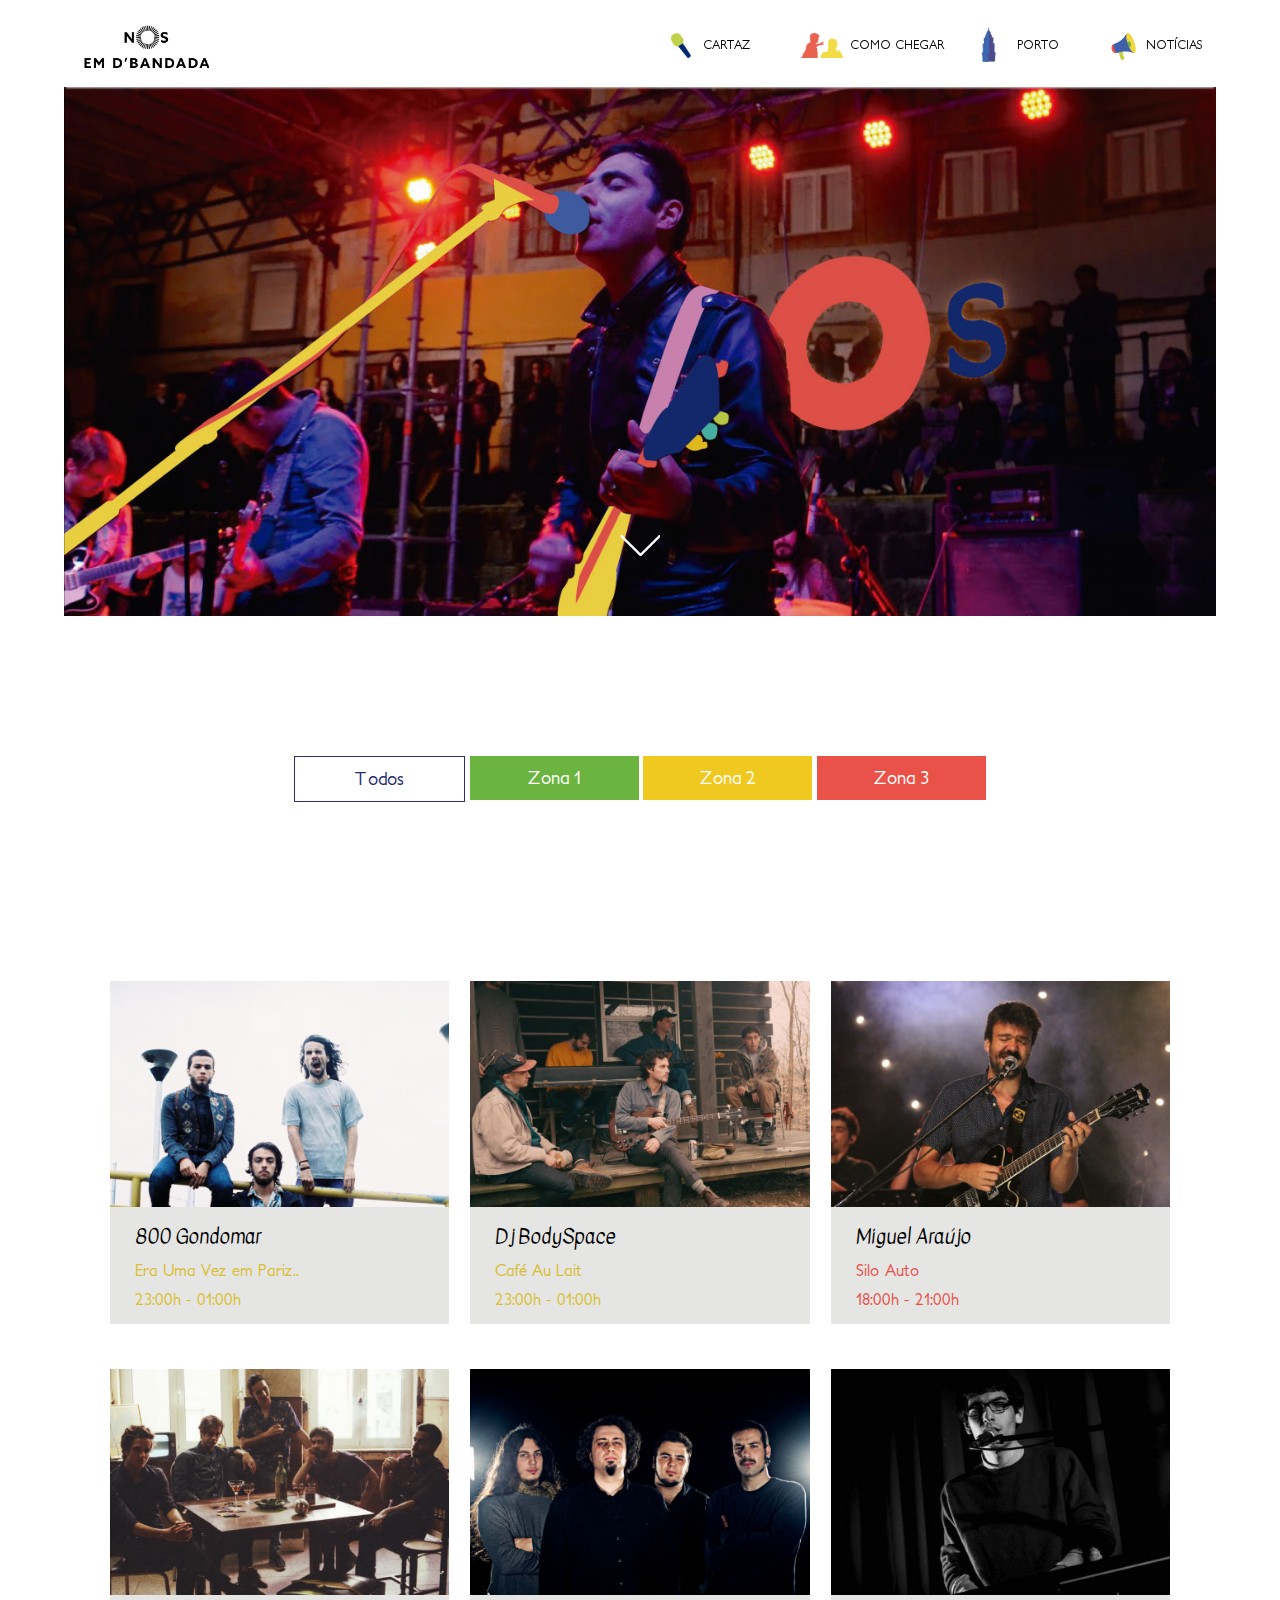
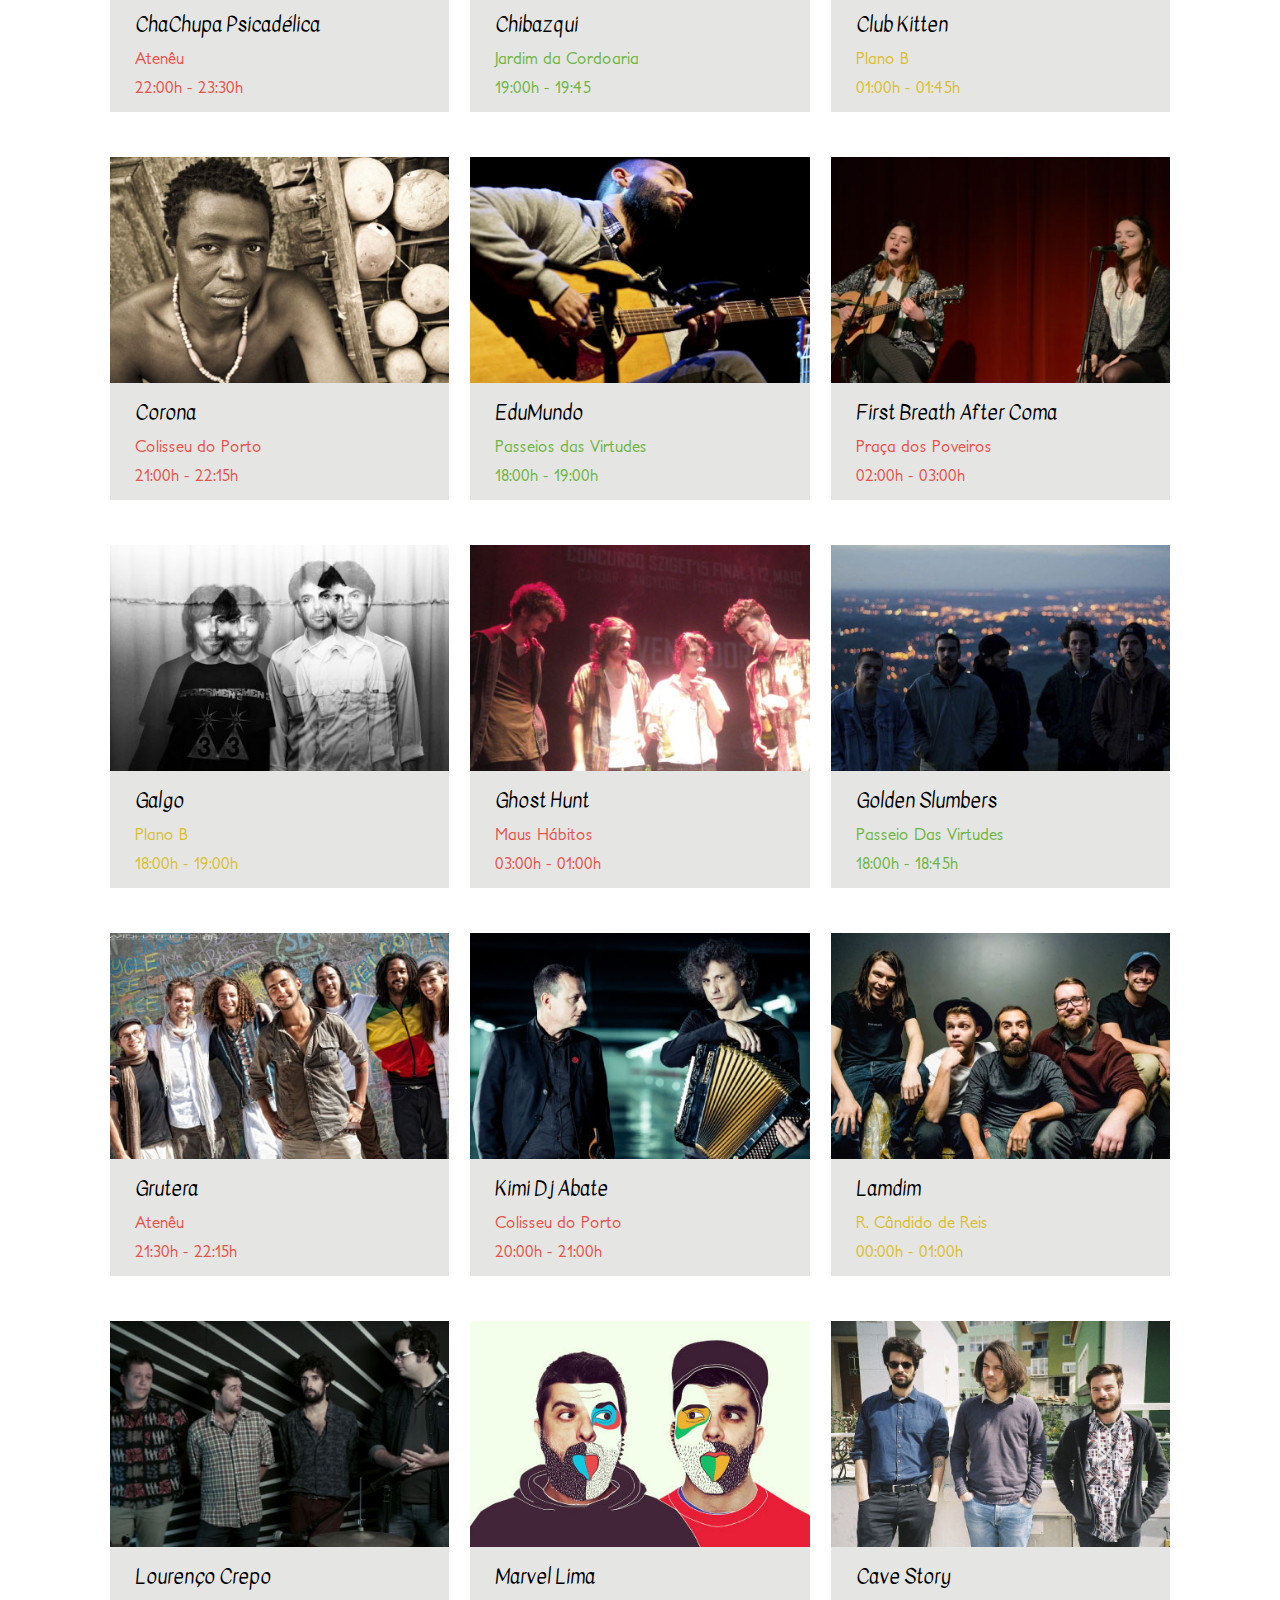
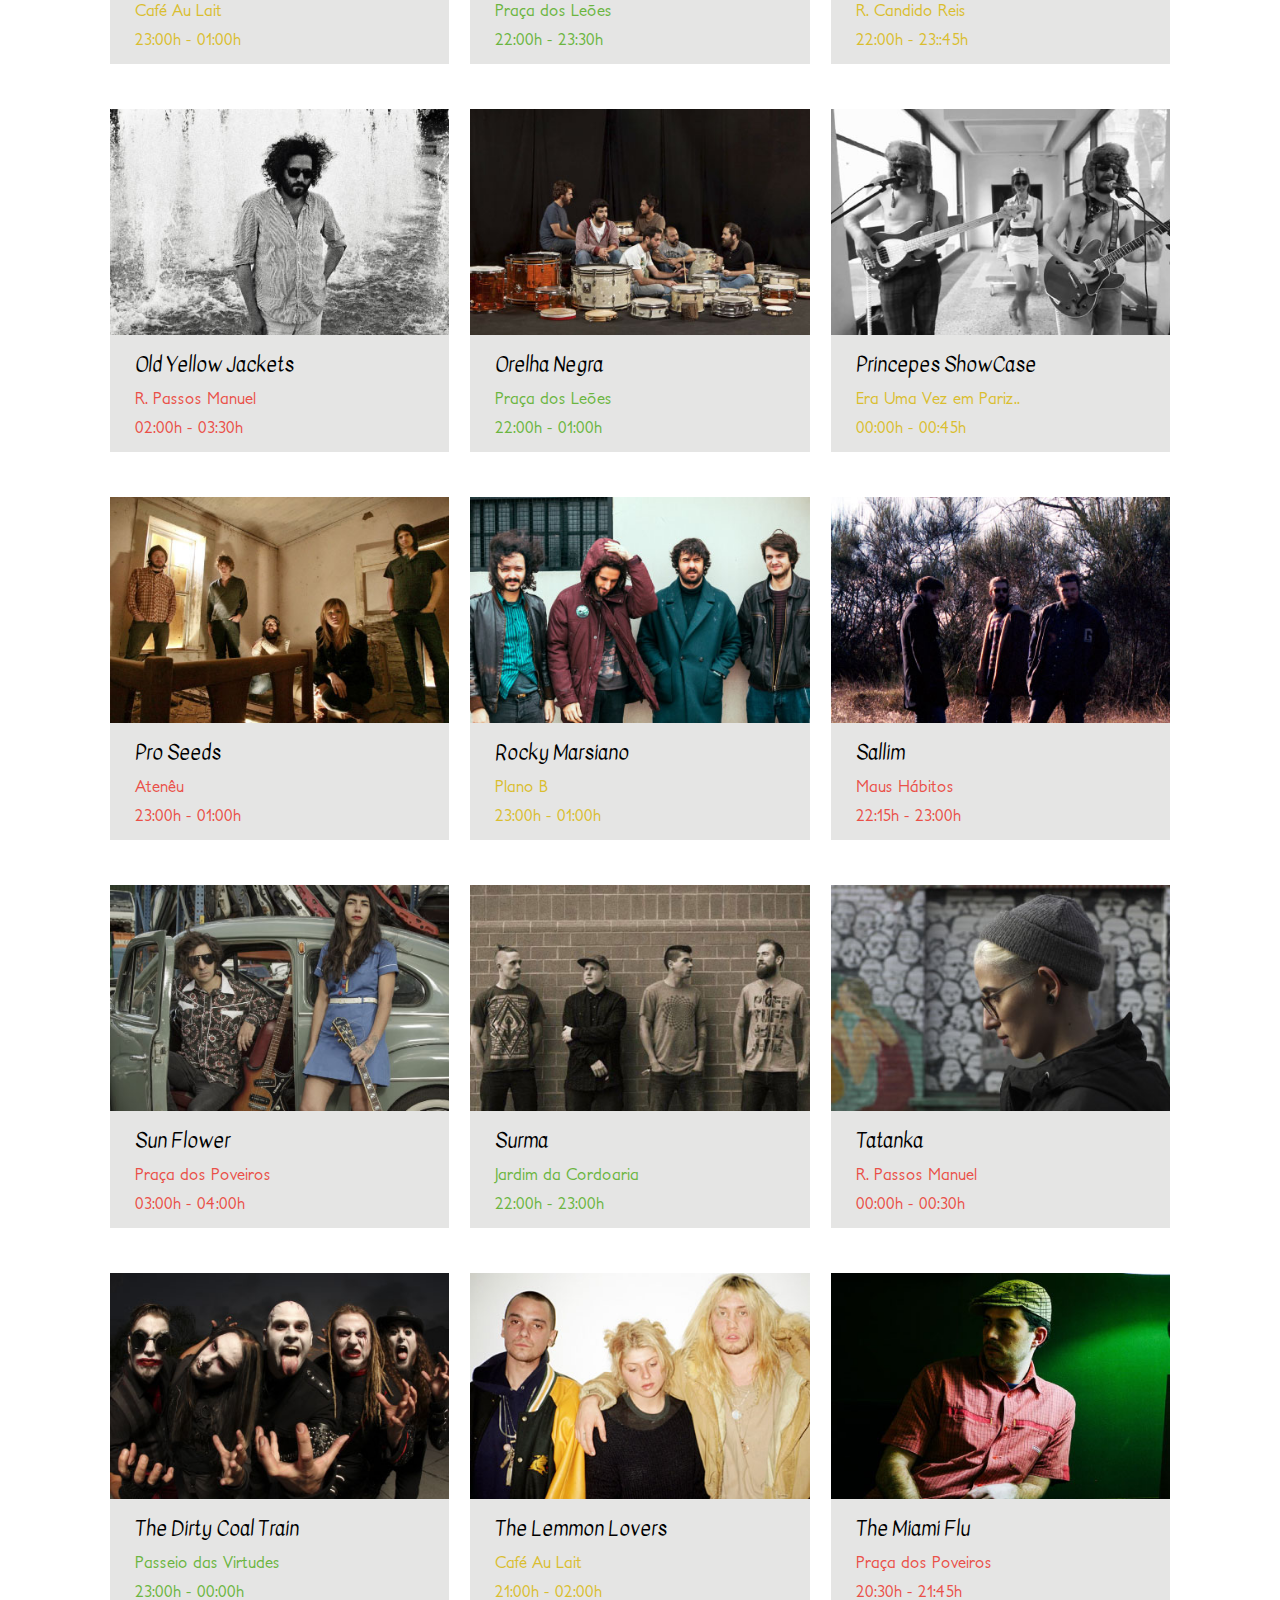
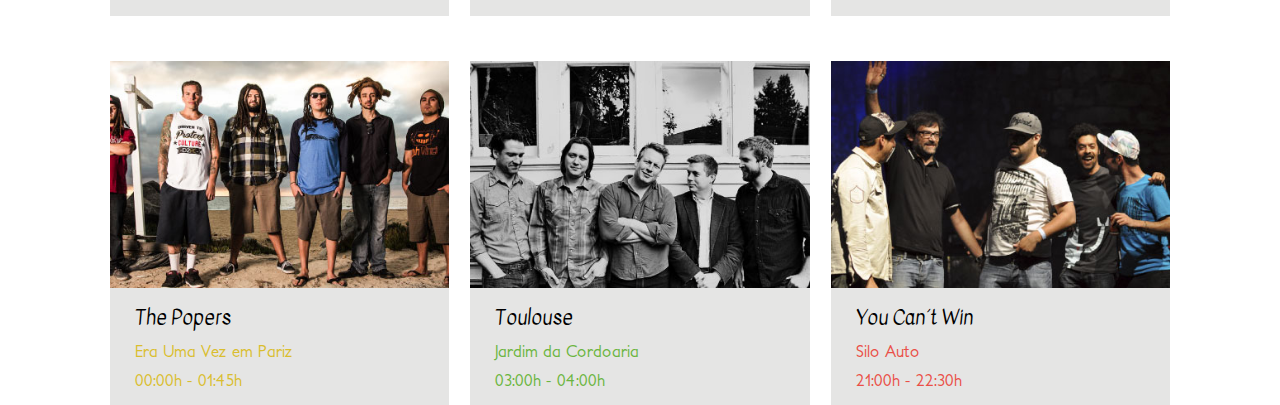
==== commit 8ce1a39a: "Add files via upload" ====
--- a/cartaz.html
+++ b/cartaz.html
@@ -133,7 +133,7 @@
                <a href="artista.html">
                 <div class="container">
                    
-                    <img src="imagens/bandas/banda1" alt="Avatar" class="image">
+                    <img src="imagens/bandas/banda1.jpg" alt="Avatar" class="image">
                     
                       <div class="overlay-amarelo">
                                    
@@ -159,7 +159,7 @@
                <a href="artista.html">
                 <div class="container">
                    
-                    <img src="imagens/bandas/banda2" alt="Avatar" class="image">
+                    <img src="imagens/bandas/banda2.jpg" alt="Avatar" class="image">
                     
                       <div class="overlay-amarelo">
                                    
@@ -185,7 +185,7 @@
                <a href="artista.html">
                 <div class="container">
                    
-                    <img src="imagens/bandas/banda3" alt="Avatar" class="image">
+                    <img src="imagens/bandas/banda3.jpg" alt="Avatar" class="image">
                     
                       <div class="overlay-red">
                                    
@@ -210,7 +210,7 @@
                <a href="artista.html">
                 <div class="container">
                    
-                    <img src="imagens/bandas/banda4" alt="Avatar" class="image">
+                    <img src="imagens/bandas/banda4.jpg" alt="Avatar" class="image">
                     
                       <div class="overlay-red">
                                    
@@ -234,7 +234,7 @@
                <a href="artista.html">
                 <div class="container">
                    
-                    <img src="imagens/bandas/banda5" alt="Avatar" class="image">
+                    <img src="imagens/bandas/banda5.jpg" alt="Avatar" class="image">
                     
                       <div class="overlay">
                                    
@@ -258,7 +258,7 @@
                <a href="artista.html">
                 <div class="container">
                    
-                    <img src="imagens/bandas/banda6" alt="Avatar" class="image">
+                    <img src="imagens/bandas/banda6.jpg" alt="Avatar" class="image">
                     
                       <div class="overlay-amarelo">
                                    
@@ -283,7 +283,7 @@
                <a href="artista.html">
                 <div class="container">
                    
-                    <img src="imagens/bandas/banda7" alt="Avatar" class="image">
+                    <img src="imagens/bandas/banda7.jpg" alt="Avatar" class="image">
                     
                       <div class="overlay-red">
                                    
@@ -307,7 +307,7 @@
                <a href="artista.html">
                 <div class="container">
                    
-                    <img src="imagens/bandas/banda8" alt="Avatar" class="image">
+                    <img src="imagens/bandas/banda8.jpg" alt="Avatar" class="image">
                     
                       <div class="overlay">
                                    
@@ -332,7 +332,7 @@
                <a href="artista.html">
                 <div class="container">
                    
-                    <img src="imagens/bandas/banda9" alt="Avatar" class="image">
+                    <img src="imagens/bandas/banda9.jpg" alt="Avatar" class="image">
                     
                       <div class="overlay-red">
                                    
@@ -356,7 +356,7 @@
                <a href="artista.html">
                 <div class="container">
                    
-                    <img src="imagens/bandas/banda10" alt="Avatar" class="image">
+                    <img src="imagens/bandas/banda10.jpg" alt="Avatar" class="image">
                     
                       <div class="overlay-amarelo">
                                    
@@ -380,7 +380,7 @@
                <a href="artista.html">
                 <div class="container">
                    
-                    <img src="imagens/bandas/banda11" alt="Avatar" class="image">
+                    <img src="imagens/bandas/banda11.jpg" alt="Avatar" class="image">
                     
                       <div class="overlay-red">
                                    
@@ -404,7 +404,7 @@
                <a href="artista.html">
                 <div class="container">
                    
-                    <img src="imagens/bandas/banda12" alt="Avatar" class="image">
+                    <img src="imagens/bandas/banda12.jpg" alt="Avatar" class="image">
                     
                       <div class="overlay">
                                    
@@ -428,7 +428,7 @@
                <a href="artista.html">
                 <div class="container">
                    
-                    <img src="imagens/bandas/banda13" alt="Avatar" class="image">
+                    <img src="imagens/bandas/banda13.jpg" alt="Avatar" class="image">
                     
                       <div class="overlay-red">
                                    
@@ -453,7 +453,7 @@
                <a href="artista.html">
                 <div class="container">
                    
-                    <img src="imagens/bandas/banda14" alt="Avatar" class="image">
+                    <img src="imagens/bandas/banda14.jpg" alt="Avatar" class="image">
                     
                       <div class="overlay-red">
                                    
@@ -479,7 +479,7 @@
                <a href="artista.html">
                 <div class="container">
                    
-                    <img src="imagens/bandas/banda15" alt="Avatar" class="image">
+                    <img src="imagens/bandas/banda15.jpg" alt="Avatar" class="image">
                     
                       <div class="overlay-amarelo">
                                    
@@ -503,7 +503,7 @@
                <a href="artista.html">
                 <div class="container">
                    
-                    <img src="imagens/bandas/banda16" alt="Avatar" class="image">
+                    <img src="imagens/bandas/banda16.jpg" alt="Avatar" class="image">
                     
                       <div class="overlay-amarelo">
                                    
@@ -527,7 +527,7 @@
                <a href="artista.html">
                 <div class="container">
                    
-                    <img src="imagens/bandas/banda17" alt="Avatar" class="image">
+                    <img src="imagens/bandas/banda17.jpg" alt="Avatar" class="image">
                     
                       <div class="overlay">
                                    
@@ -551,7 +551,7 @@
                <a href="artista.html">
                 <div class="container">
                    
-                    <img src="imagens/bandas/banda18" alt="Avatar" class="image">
+                    <img src="imagens/bandas/banda18.jpg" alt="Avatar" class="image">
                     
                       <div class="overlay-amarelo">
                                    
@@ -575,7 +575,7 @@
                <a href="artista.html">
                 <div class="container">
                    
-                    <img src="imagens/bandas/banda19" alt="Avatar" class="image">
+                    <img src="imagens/bandas/banda19.jpg" alt="Avatar" class="image">
                     
                       <div class="overlay-red">
                                    
@@ -599,7 +599,7 @@
                <a href="artista.html">
                 <div class="container">
                    
-                    <img src="imagens/bandas/banda20" alt="Avatar" class="image">
+                    <img src="imagens/bandas/banda20.jpg" alt="Avatar" class="image">
                     
                       <div class="overlay">
                                    
@@ -623,7 +623,7 @@
                <a href="artista.html">
                 <div class="container">
                    
-                    <img src="imagens/bandas/banda21" alt="Avatar" class="image">
+                    <img src="imagens/bandas/banda21.jpg" alt="Avatar" class="image">
                     
                       <div class="overlay-amarelo">
                                    
@@ -647,7 +647,7 @@
                <a href="artista.html">
                 <div class="container">
                    
-                    <img src="imagens/bandas/banda22" alt="Avatar" class="image">
+                    <img src="imagens/bandas/banda22.jpg" alt="Avatar" class="image">
                     
                       <div class="overlay-red">
                                    
@@ -671,7 +671,7 @@
                <a href="artista.html">
                 <div class="container">
                    
-                    <img src="imagens/bandas/banda23" alt="Avatar" class="image">
+                    <img src="imagens/bandas/banda23.jpg" alt="Avatar" class="image">
                     
                       <div class="overlay-amarelo">
                                    
@@ -700,7 +700,7 @@
                <a href="artista.html">
                 <div class="container">
                    
-                    <img src="imagens/bandas/banda24" alt="Avatar" class="image">
+                    <img src="imagens/bandas/banda24.jpg" alt="Avatar" class="image">
                     
                       <div class="overlay-red">
                                    
@@ -724,7 +724,7 @@
                <a href="artista.html">
                 <div class="container">
                    
-                    <img src="imagens/bandas/banda25" alt="Avatar" class="image">
+                    <img src="imagens/bandas/banda25.jpg" alt="Avatar" class="image">
                     
                       <div class="overlay-red">
                                    
@@ -748,7 +748,7 @@
                <a href="artista.html">
                 <div class="container">
                    
-                    <img src="imagens/bandas/banda26" alt="Avatar" class="image">
+                    <img src="imagens/bandas/banda26.jpg" alt="Avatar" class="image">
                     
                       <div class="overlay">
                                    
@@ -772,7 +772,7 @@
                <a href="artista.html">
                 <div class="container">
                    
-                    <img src="imagens/bandas/banda27" alt="Avatar" class="image">
+                    <img src="imagens/bandas/banda27.jpg" alt="Avatar" class="image">
                     
                       <div class="overlay-red">
                                    
@@ -796,7 +796,7 @@
                <a href="artista.html">
                 <div class="container">
                    
-                    <img src="imagens/bandas/banda28" alt="Avatar" class="image">
+                    <img src="imagens/bandas/banda28.jpg" alt="Avatar" class="image">
                     
                       <div class="overlay">
                                    
@@ -820,7 +820,7 @@
                <a href="artista.html">
                 <div class="container">
                    
-                    <img src="imagens/bandas/banda29" alt="Avatar" class="image">
+                    <img src="imagens/bandas/banda29.jpg" alt="Avatar" class="image">
                     
                       <div class="overlay-amarelo">
                                    
@@ -844,7 +844,7 @@
                <a href="artista.html">
                 <div class="container">
                    
-                    <img src="imagens/bandas/banda30" alt="Avatar" class="image">
+                    <img src="imagens/bandas/banda30.jpg" alt="Avatar" class="image">
                     
                       <div class="overlay-red">
                                    
@@ -868,7 +868,7 @@
                <a href="artista.html">
                 <div class="container">
                    
-                    <img src="imagens/bandas/banda31" alt="Avatar" class="image">
+                    <img src="imagens/bandas/banda31.jpg" alt="Avatar" class="image">
                     
                       <div class="overlay-amarelo">
                                    
@@ -892,7 +892,7 @@
                <a href="artista.html">
                 <div class="container">
                    
-                    <img src="imagens/bandas/banda32" alt="Avatar" class="image">
+                    <img src="imagens/bandas/banda32.jpg" alt="Avatar" class="image">
                     
                       <div class="overlay">
                                    
@@ -916,7 +916,7 @@
                <a href="artista.html">
                 <div class="container">
                    
-                    <img src="imagens/bandas/banda33" alt="Avatar" class="image">
+                    <img src="imagens/bandas/banda33.jpg" alt="Avatar" class="image">
                     
                       <div class="overlay-red">
                                    
@@ -948,7 +948,7 @@
                <a href="artista.html">
                 <div class="container">
                    
-                    <img src="imagens/bandas/banda5" alt="Avatar" class="image">
+                    <img src="imagens/bandas/banda5.jpg" alt="Avatar" class="image">
                     
                       <div class="overlay">
                                    
@@ -973,7 +973,7 @@
                <a href="artista.html">
                 <div class="container">
                    
-                    <img src="imagens/bandas/banda12" alt="Avatar" class="image">
+                    <img src="imagens/bandas/banda12.jpg" alt="Avatar" class="image">
                     
                       <div class="overlay">
                                    
@@ -997,7 +997,7 @@
                <a href="artista.html">
                 <div class="container">
                    
-                    <img src="imagens/bandas/banda17" alt="Avatar" class="image">
+                    <img src="imagens/bandas/banda17.jpg" alt="Avatar" class="image">
                     
                       <div class="overlay">
                                    
@@ -1022,7 +1022,7 @@
                <a href="artista.html">
                 <div class="container">
                    
-                    <img src="imagens/bandas/banda20" alt="Avatar" class="image">
+                    <img src="imagens/bandas/banda20.jpg" alt="Avatar" class="image">
                     
                       <div class="overlay">
                                    
@@ -1047,7 +1047,7 @@
                <a href="artista.html">
                 <div class="container">
                    
-                    <img src="imagens/bandas/banda26" alt="Avatar" class="image">
+                    <img src="imagens/bandas/banda26.jpg" alt="Avatar" class="image">
                     
                       <div class="overlay">
                                    
@@ -1071,7 +1071,7 @@
                <a href="artista.html">
                 <div class="container">
                    
-                    <img src="imagens/bandas/banda28" alt="Avatar" class="image">
+                    <img src="imagens/bandas/banda28.jpg" alt="Avatar" class="image">
                     
                       <div class="overlay">
                                    
@@ -1095,7 +1095,7 @@
                <a href="artista.html">
                 <div class="container">
                    
-                    <img src="imagens/bandas/banda32" alt="Avatar" class="image">
+                    <img src="imagens/bandas/banda32.jpg" alt="Avatar" class="image">
                     
                       <div class="overlay">
                                    
@@ -1125,7 +1125,7 @@
                <a href="artista.html">
                 <div class="container">
                    
-                    <img src="imagens/bandas/banda1" alt="Avatar" class="image">
+                    <img src="imagens/bandas/banda1.jpg" alt="Avatar" class="image">
                     
                       <div class="overlay-amarelo">
                                    
@@ -1151,7 +1151,7 @@
                <a href="artista.html">
                 <div class="container">
                    
-                    <img src="imagens/bandas/banda2" alt="Avatar" class="image">
+                    <img src="imagens/bandas/banda2.jpg" alt="Avatar" class="image">
                     
                       <div class="overlay-amarelo">
                                    
@@ -1177,7 +1177,7 @@
                <a href="artista.html">
                 <div class="container">
                    
-                    <img src="imagens/bandas/banda6" alt="Avatar" class="image">
+                    <img src="imagens/bandas/banda6.jpg" alt="Avatar" class="image">
                     
                       <div class="overlay-amarelo">
                                    
@@ -1202,7 +1202,7 @@
                <a href="artista.html">
                 <div class="container">
                    
-                    <img src="imagens/bandas/banda10" alt="Avatar" class="image">
+                    <img src="imagens/bandas/banda10.jpg" alt="Avatar" class="image">
                     
                       <div class="overlay-amarelo">
                                    
@@ -1227,7 +1227,7 @@
                <a href="artista.html">
                 <div class="container">
                    
-                    <img src="imagens/bandas/banda15" alt="Avatar" class="image">
+                    <img src="imagens/bandas/banda15.jpg" alt="Avatar" class="image">
                     
                       <div class="overlay-amarelo">
                                    
@@ -1251,7 +1251,7 @@
                <a href="artista.html">
                 <div class="container">
                    
-                    <img src="imagens/bandas/banda16" alt="Avatar" class="image">
+                    <img src="imagens/bandas/banda16.jpg" alt="Avatar" class="image">
                     
                       <div class="overlay-amarelo">
                                    
@@ -1275,7 +1275,7 @@
                <a href="artista.html">
                 <div class="container">
                    
-                    <img src="imagens/bandas/banda21" alt="Avatar" class="image">
+                    <img src="imagens/bandas/banda21.jpg" alt="Avatar" class="image">
                     
                       <div class="overlay-amarelo">
                                    
@@ -1299,7 +1299,7 @@
                <a href="artista.html">
                 <div class="container">
                    
-                    <img src="imagens/bandas/banda23" alt="Avatar" class="image">
+                    <img src="imagens/bandas/banda23.jpg" alt="Avatar" class="image">
                     
                       <div class="overlay-amarelo">
                                    
@@ -1323,7 +1323,7 @@
                <a href="artista.html">
                 <div class="container">
                    
-                    <img src="imagens/bandas/banda29" alt="Avatar" class="image">
+                    <img src="imagens/bandas/banda29.jpg" alt="Avatar" class="image">
                     
                       <div class="overlay-amarelo">
                                    
@@ -1347,7 +1347,7 @@
                <a href="artista.html">
                 <div class="container">
                    
-                    <img src="imagens/bandas/banda31" alt="Avatar" class="image">
+                    <img src="imagens/bandas/banda31.jpg" alt="Avatar" class="image">
                     
                       <div class="overlay-amarelo">
                                    
@@ -1377,7 +1377,7 @@
                <a href="artista.html">
                 <div class="container">
                    
-                    <img src="imagens/bandas/banda3" alt="Avatar" class="image">
+                    <img src="imagens/bandas/banda3.jpg" alt="Avatar" class="image">
                     
                       <div class="overlay-red">
                                    
@@ -1402,7 +1402,7 @@
                <a href="artista.html">
                 <div class="container">
                    
-                    <img src="imagens/bandas/banda4" alt="Avatar" class="image">
+                    <img src="imagens/bandas/banda4.jpg" alt="Avatar" class="image">
                     
                       <div class="overlay-red">
                                    
@@ -1427,7 +1427,7 @@
                <a href="artista.html">
                 <div class="container">
                    
-                    <img src="imagens/bandas/banda7" alt="Avatar" class="image">
+                    <img src="imagens/bandas/banda7.jpg" alt="Avatar" class="image">
                     
                       <div class="overlay-red">
                                    
@@ -1452,7 +1452,7 @@
                <a href="artista.html">
                 <div class="container">
                    
-                    <img src="imagens/bandas/banda9" alt="Avatar" class="image">
+                    <img src="imagens/bandas/banda9.jpg" alt="Avatar" class="image">
                     
                       <div class="overlay-red">
                                    
@@ -1476,7 +1476,7 @@
                <a href="artista.html">
                 <div class="container">
                    
-                    <img src="imagens/bandas/banda11" alt="Avatar" class="image">
+                    <img src="imagens/bandas/banda11.jpg" alt="Avatar" class="image">
                     
                       <div class="overlay-red">
                                    
@@ -1500,7 +1500,7 @@
                <a href="artista.html">
                 <div class="container">
                    
-                    <img src="imagens/bandas/banda13" alt="Avatar" class="image">
+                    <img src="imagens/bandas/banda13.jpg" alt="Avatar" class="image">
                     
                       <div class="overlay-red">
                                    
@@ -1524,7 +1524,7 @@
                <a href="artista.html">
                 <div class="container">
                    
-                    <img src="imagens/bandas/banda14" alt="Avatar" class="image">
+                    <img src="imagens/bandas/banda14.jpg" alt="Avatar" class="image">
                     
                       <div class="overlay-red">
                                    
@@ -1548,7 +1548,7 @@
                <a href="artista.html">
                 <div class="container">
                    
-                    <img src="imagens/bandas/banda19" alt="Avatar" class="image">
+                    <img src="imagens/bandas/banda19.jpg" alt="Avatar" class="image">
                     
                       <div class="overlay-red">
                                    
@@ -1572,7 +1572,7 @@
                <a href="artista.html">
                 <div class="container">
                    
-                    <img src="imagens/bandas/banda22" alt="Avatar" class="image">
+                    <img src="imagens/bandas/banda22.jpg" alt="Avatar" class="image">
                     
                       <div class="overlay-red">
                                    
@@ -1596,7 +1596,7 @@
                <a href="artista.html">
                 <div class="container">
                    
-                    <img src="imagens/bandas/banda24" alt="Avatar" class="image">
+                    <img src="imagens/bandas/banda24.jpg" alt="Avatar" class="image">
                     
                       <div class="overlay-red">
                                    
@@ -1620,7 +1620,7 @@
                <a href="artista.html">
                 <div class="container">
                    
-                    <img src="imagens/bandas/banda25" alt="Avatar" class="image">
+                    <img src="imagens/bandas/banda25.jpg" alt="Avatar" class="image">
                     
                       <div class="overlay-red">
                                    
@@ -1644,7 +1644,7 @@
                <a href="artista.html">
                 <div class="container">
                    
-                    <img src="imagens/bandas/banda27" alt="Avatar" class="image">
+                    <img src="imagens/bandas/banda27.jpg" alt="Avatar" class="image">
                     
                       <div class="overlay-red">
                                    
@@ -1668,7 +1668,7 @@
                <a href="artista.html">
                 <div class="container">
                    
-                    <img src="imagens/bandas/banda30" alt="Avatar" class="image">
+                    <img src="imagens/bandas/banda30.jpg" alt="Avatar" class="image">
                     
                       <div class="overlay-red">
                                    
